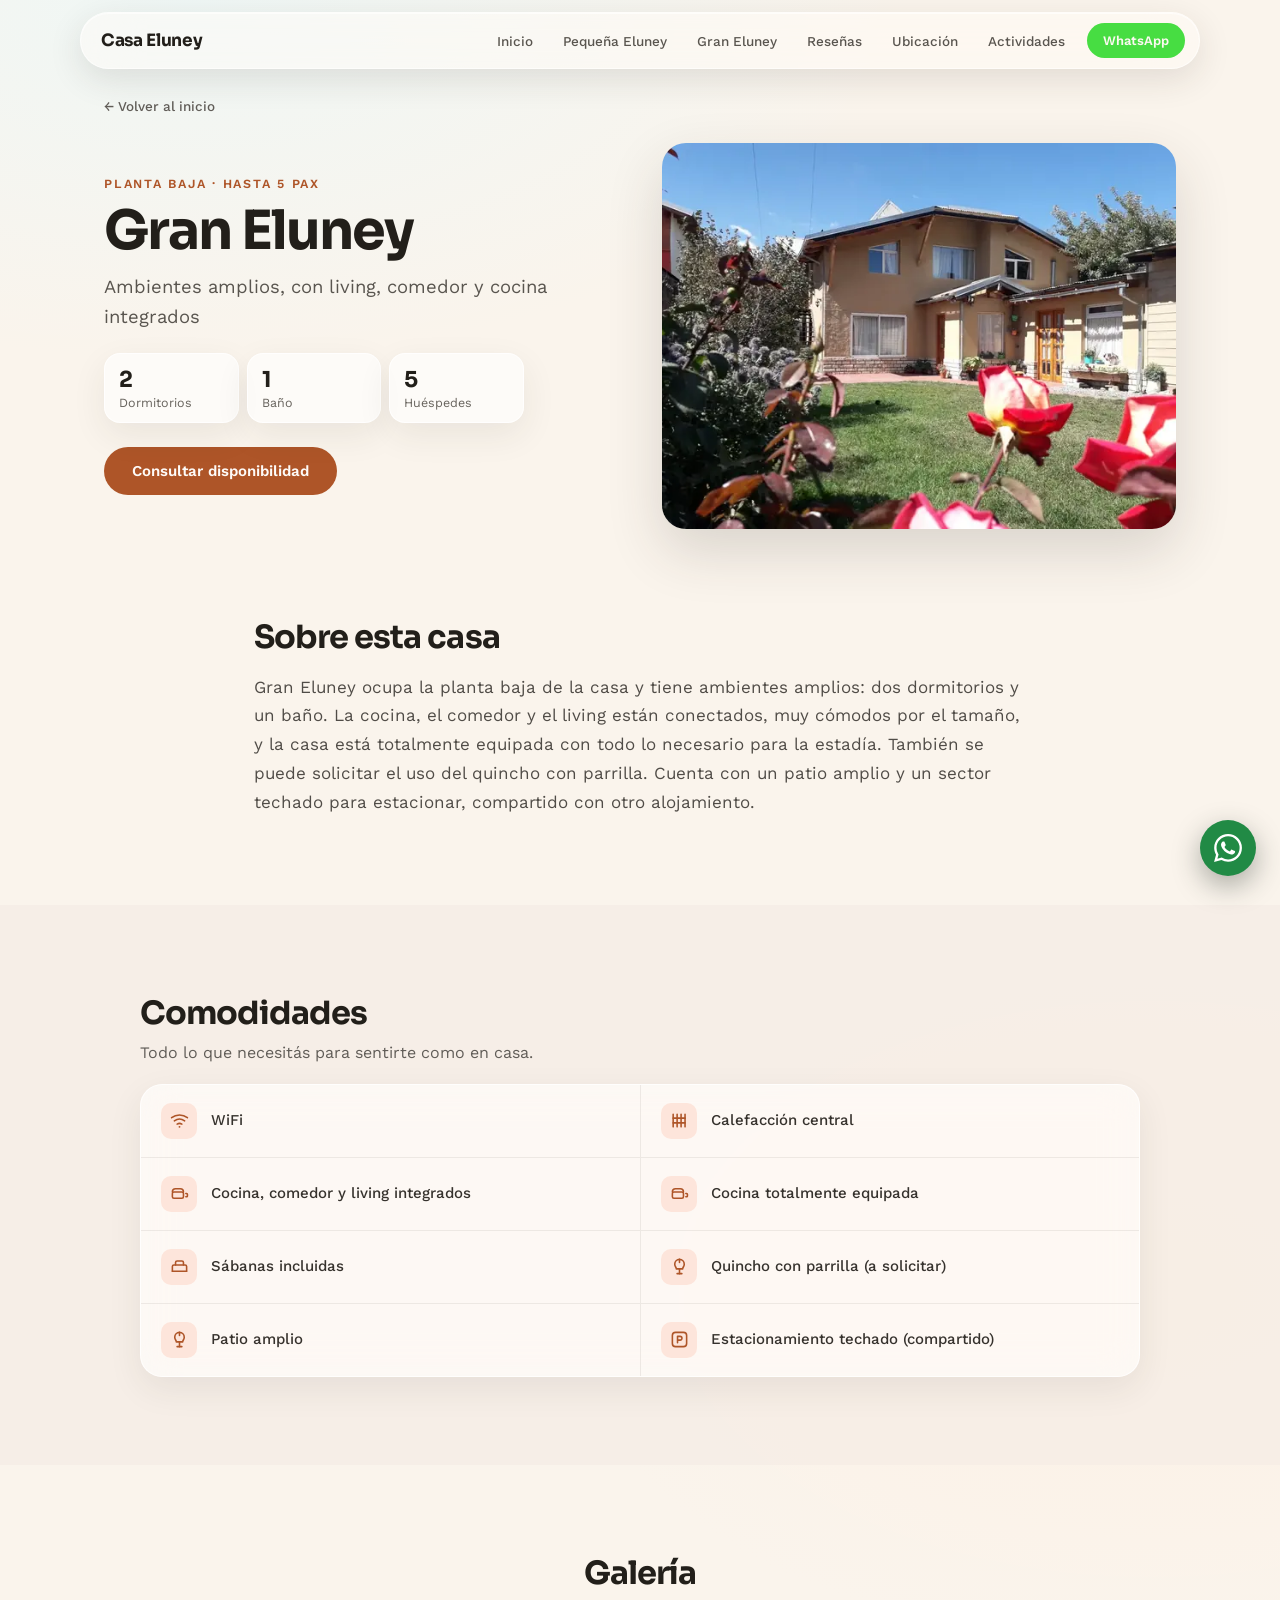
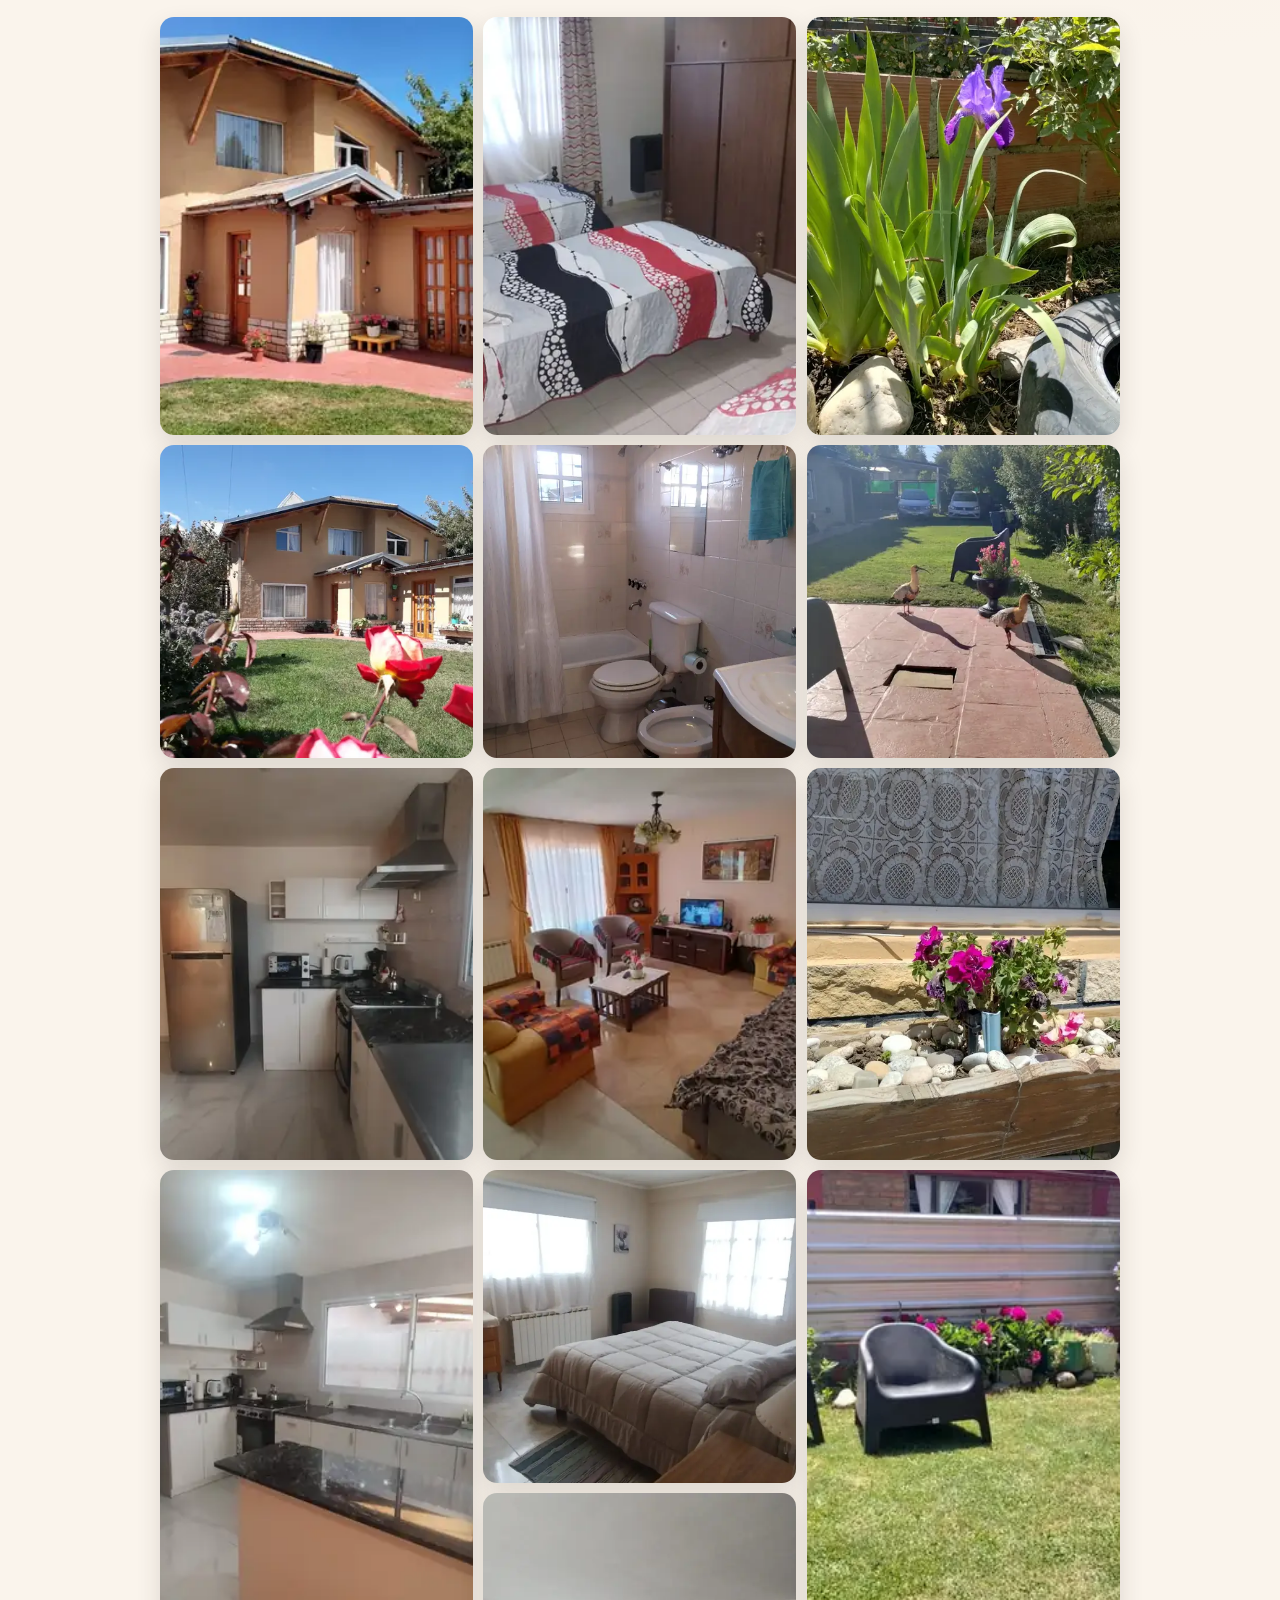
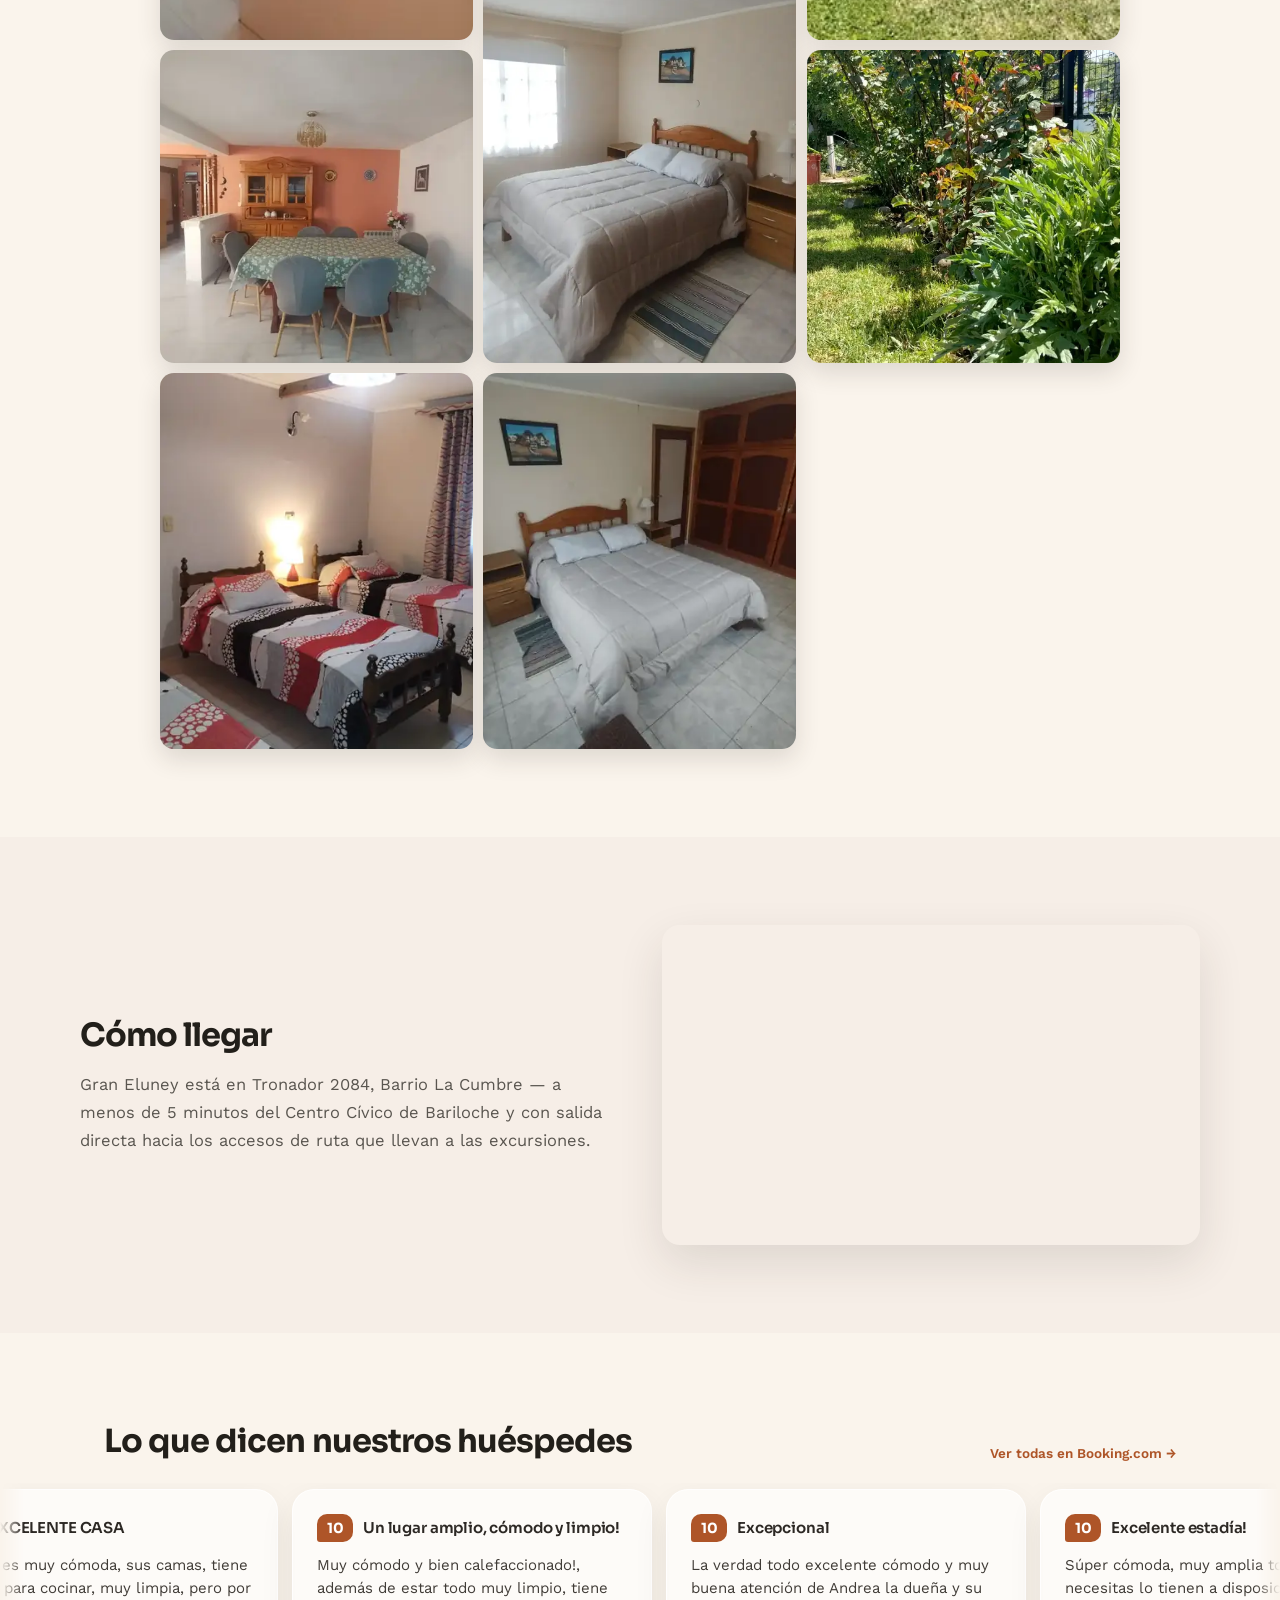
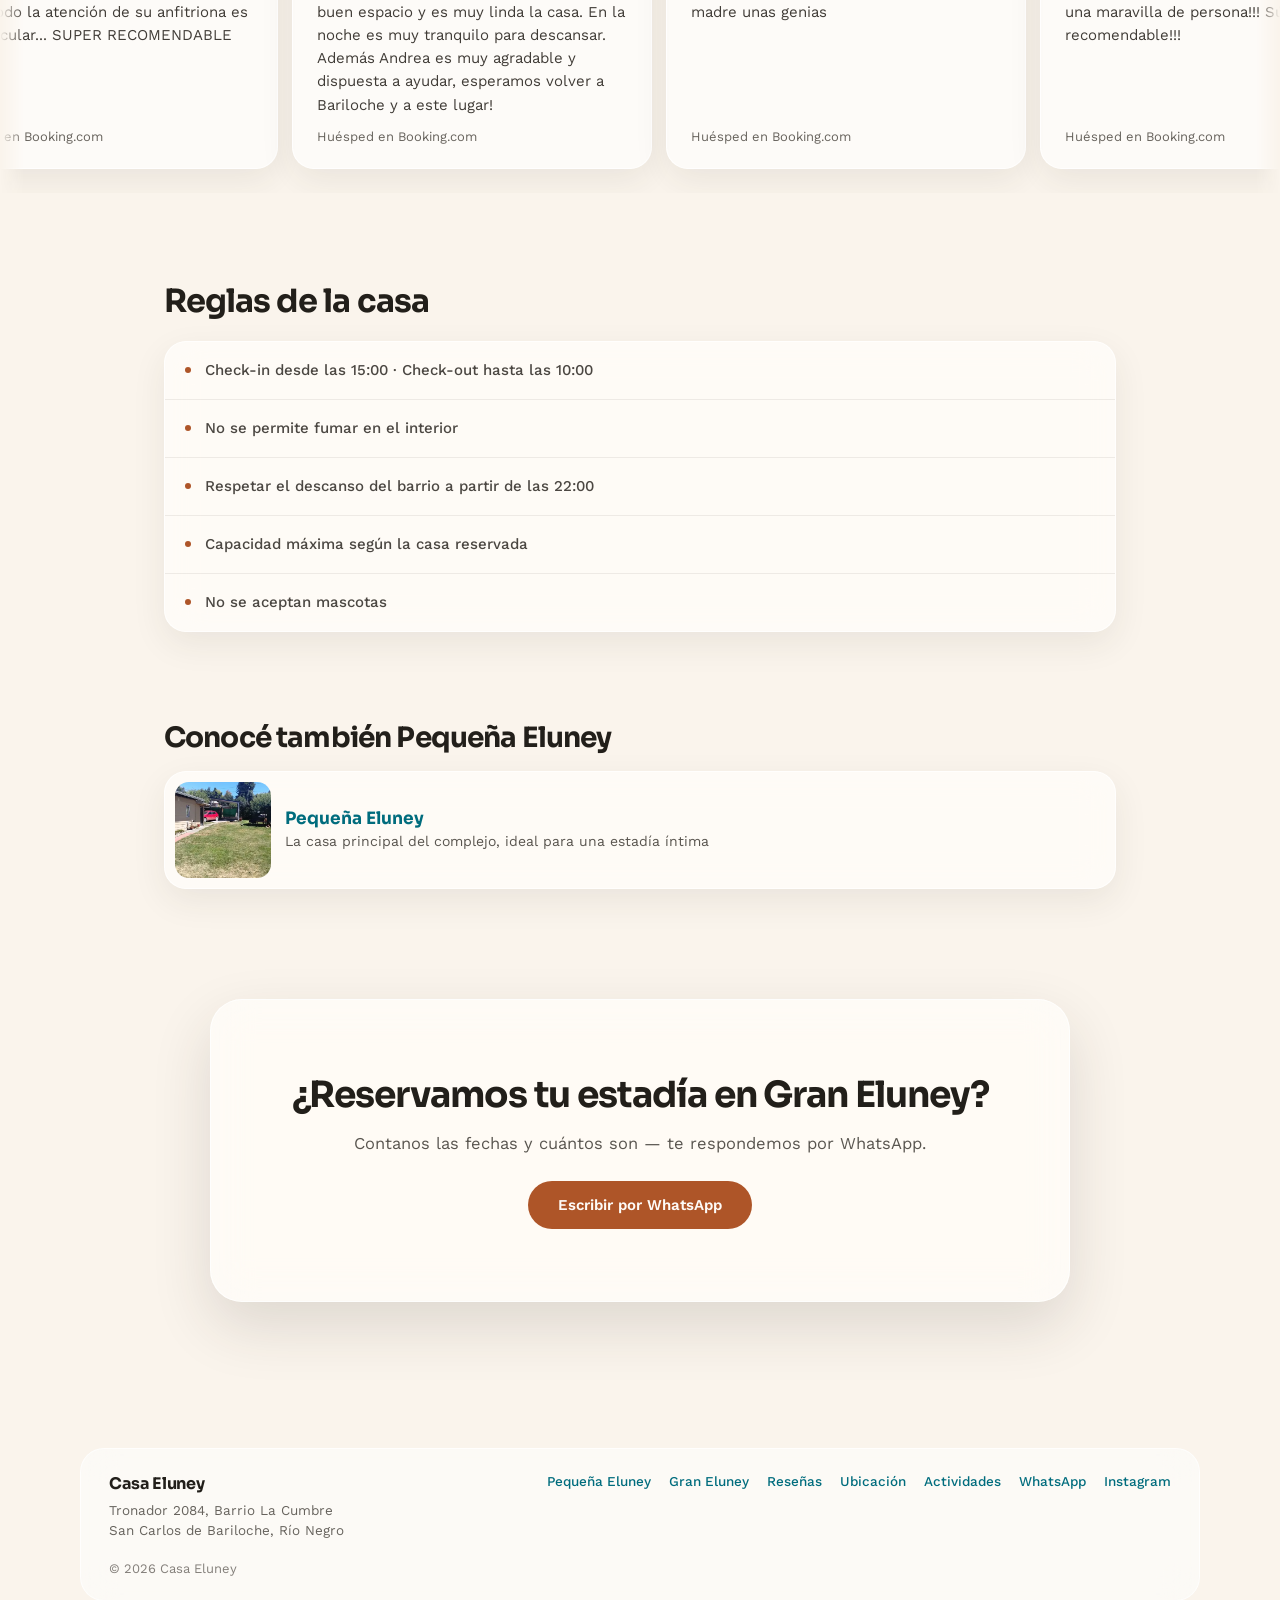
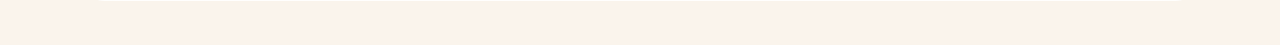
==== gran-eluney/index.html @ 42d9392f "SEO: páginas reales por casa, metadatos, schema, sitemap y llms.txt - /pequena-eluney/ y /gran-elune" ====
<!DOCTYPE html>
<html lang="es">
<head>
<meta charset="utf-8">
<meta name="viewport" content="width=device-width, initial-scale=1">
<meta name="theme-color" content="#f6f3ee">
<!--build:head-->
<title>Gran Eluney · Casa para hasta 5 personas en Bariloche | Casa Eluney</title>
<meta name="description" content="Casa para hasta 5 personas con 2 dormitorios, living, comedor y cocina integrados, patio y quincho con parrilla, a 5 minutos del Centro Cívico de Bariloche.">
<link rel="canonical" href="https://casaeluney.ar/gran-eluney/">
<meta property="og:type" content="website">
<meta property="og:url" content="https://casaeluney.ar/gran-eluney/">
<meta property="og:title" content="Gran Eluney · Casa para hasta 5 personas en Bariloche | Casa Eluney">
<meta property="og:description" content="Casa para hasta 5 personas con 2 dormitorios, living, comedor y cocina integrados, patio y quincho con parrilla, a 5 minutos del Centro Cívico de Bariloche.">
<meta property="og:image" content="https://casaeluney.ar/images/og-gran.jpg">
<meta property="og:locale" content="es_AR">
<meta property="og:site_name" content="Casa Eluney">
<meta name="twitter:card" content="summary_large_image">
<meta name="twitter:title" content="Gran Eluney · Casa para hasta 5 personas en Bariloche | Casa Eluney">
<meta name="twitter:description" content="Casa para hasta 5 personas con 2 dormitorios, living, comedor y cocina integrados, patio y quincho con parrilla, a 5 minutos del Centro Cívico de Bariloche.">
<meta name="twitter:image" content="https://casaeluney.ar/images/og-gran.jpg">
<link rel="preload" as="image" href="/images/gran-hero.webp" imagesrcset="/images/sm/gran-hero.webp 600w, /images/gran-hero.webp 1600w" imagesizes="(min-width:769px) 540px, 92vw" fetchpriority="high">
<script type="application/ld+json">{"@context":"https://schema.org","@type":"LodgingBusiness","@id":"https://casaeluney.ar/#lodging","name":"Casa Eluney","description":"Dos casas de alquiler temporario en Barrio La Cumbre, Bariloche: Pequeña Eluney (hasta 3 personas) y Gran Eluney (hasta 5 personas), totalmente equipadas y a 5 minutos del Centro Cívico.","url":"https://casaeluney.ar/","image":["https://casaeluney.ar/images/hero-desktop.jpeg","https://casaeluney.ar/images/og-pequena.jpg","https://casaeluney.ar/images/og-gran.jpg"],"telephone":"+5492944581980","address":{"@type":"PostalAddress","streetAddress":"Tronador 2084","addressLocality":"San Carlos de Bariloche","addressRegion":"Río Negro","postalCode":"8400","addressCountry":"AR"},"checkinTime":"15:00","checkoutTime":"10:00","petsAllowed":false,"smokingAllowed":false,"sameAs":["https://www.instagram.com/alquiler.bariloche.eluney","https://www.booking.com/hotel/ar/eluney-casa-en-bariloche.es.html"],"containsPlace":[{"@id":"https://casaeluney.ar/pequena-eluney/#house"},{"@id":"https://casaeluney.ar/gran-eluney/#house"}]}</script>
<script type="application/ld+json">{"@context":"https://schema.org","@type":"House","@id":"https://casaeluney.ar/gran-eluney/#house","name":"Gran Eluney","description":"Gran Eluney ocupa la planta baja de la casa y tiene ambientes amplios: dos dormitorios y un baño. La cocina, el comedor y el living están conectados, muy cómodos por el tamaño, y la casa está totalmente equipada con todo lo necesario para la estadía. También se puede solicitar el uso del quincho con parrilla. Cuenta con un patio amplio y un sector techado para estacionar, compartido con otro alojamiento.","url":"https://casaeluney.ar/gran-eluney/","image":["https://casaeluney.ar/images/og-gran.jpg","https://casaeluney.ar/images/gran-cover.webp","https://casaeluney.ar/images/gran-hero.webp","https://casaeluney.ar/images/gran-01.webp","https://casaeluney.ar/images/gran-02.webp","https://casaeluney.ar/images/gran-03.webp","https://casaeluney.ar/images/gran-04.webp"],"numberOfRooms":2,"numberOfBedrooms":2,"numberOfBathroomsTotal":1,"occupancy":{"@type":"QuantitativeValue","maxValue":5,"unitText":"personas"},"amenityFeature":[{"@type":"LocationFeatureSpecification","name":"WiFi","value":true},{"@type":"LocationFeatureSpecification","name":"Calefacción central","value":true},{"@type":"LocationFeatureSpecification","name":"Cocina, comedor y living integrados","value":true},{"@type":"LocationFeatureSpecification","name":"Cocina totalmente equipada","value":true},{"@type":"LocationFeatureSpecification","name":"Sábanas incluidas","value":true},{"@type":"LocationFeatureSpecification","name":"Quincho con parrilla (a solicitar)","value":true},{"@type":"LocationFeatureSpecification","name":"Patio amplio","value":true},{"@type":"LocationFeatureSpecification","name":"Estacionamiento techado (compartido)","value":true}],"petsAllowed":false,"address":{"@type":"PostalAddress","streetAddress":"Tronador 2084","addressLocality":"San Carlos de Bariloche","addressRegion":"Río Negro","postalCode":"8400","addressCountry":"AR"},"containedInPlace":{"@id":"https://casaeluney.ar/#lodging"}}</script>
<script type="application/ld+json">{"@context":"https://schema.org","@type":"BreadcrumbList","itemListElement":[{"@type":"ListItem","position":1,"name":"Casa Eluney","item":"https://casaeluney.ar/"},{"@type":"ListItem","position":2,"name":"Gran Eluney","item":"https://casaeluney.ar/gran-eluney/"}]}</script>
<!--/build:head-->
<link rel="preconnect" href="https://fonts.googleapis.com">
<link rel="preconnect" href="https://fonts.gstatic.com" crossorigin>
<link href="https://fonts.googleapis.com/css2?family=Sora:wght@600;700&amp;family=Work+Sans:wght@400;500;600&amp;display=swap" rel="stylesheet">
<link rel="stylesheet" href="/css/style.css?v=7">
</head>
<body data-house="gran">
<div class="page">

  <header style="position:fixed;top:0;left:0;right:0;z-index:50;padding:12px 16px">
    <div style="max-width:1120px;margin:0 auto;padding:10px 14px 10px 20px;display:flex;align-items:center;justify-content:space-between;gap:12px;flex-wrap:nowrap;background:oklch(99% 0.006 75 / 0.62);backdrop-filter:blur(28px) saturate(190%);-webkit-backdrop-filter:blur(28px) saturate(190%);border:1px solid oklch(100% 0 0 / 0.55);border-radius:100px;box-shadow:0 1px 0 oklch(100% 0 0 / 0.6) inset,0 10px 34px oklch(30% 0.02 75 / 0.12)">
      <a href="/" style="font-family:'Sora',sans-serif;font-weight:700;font-size:17px;letter-spacing:-0.02em;color:oklch(24% 0.01 75)">Casa Eluney</a>
      <button id="nav-toggle" class="nav-toggle" aria-label="Menú" aria-expanded="false" aria-controls="nav-mobile">
          <svg width="22" height="22" viewBox="0 0 24 24" fill="none" stroke="currentColor" stroke-width="2" stroke-linecap="round"><line x1="3" y1="6" x2="21" y2="6"/><line x1="3" y1="12" x2="21" y2="12"/><line x1="3" y1="18" x2="21" y2="18"/></svg>
        </button>
      <nav id="main-nav" style="align-items:center;gap:6px;flex-wrap:nowrap">
        <a href="/" class="h-nav" style="font-size:13.5px;font-weight:500;color:oklch(45% 0.01 75);padding:8px 12px;border-radius:100px;transition:background .2s ease;white-space:nowrap">Inicio</a>
        <a href="/pequena-eluney/" class="nav-house-link nav-house h-nav" data-house="pequena" style="font-size:13.5px;font-weight:500;color:oklch(45% 0.01 75);background:transparent;padding:8px 12px;border-radius:100px;transition:background .2s ease;white-space:nowrap">Pequeña Eluney</a>
        <a href="/gran-eluney/" class="nav-house-link nav-house active h-nav" data-house="gran" style="font-size:13.5px;font-weight:500;color:oklch(45% 0.01 75);background:transparent;padding:8px 12px;border-radius:100px;transition:background .2s ease;white-space:nowrap">Gran Eluney</a>
        <a href="/#resenas" class="h-nav" style="font-size:13.5px;font-weight:500;color:oklch(45% 0.01 75);padding:8px 12px;border-radius:100px;transition:background .2s ease;white-space:nowrap">Reseñas</a>
        <a href="/#ubicacion" class="h-nav" style="font-size:13.5px;font-weight:500;color:oklch(45% 0.01 75);padding:8px 12px;border-radius:100px;transition:background .2s ease;white-space:nowrap">Ubicación</a>
        <a href="/#actividades" class="h-nav" style="font-size:13.5px;font-weight:500;color:oklch(45% 0.01 75);padding:8px 12px;border-radius:100px;transition:background .2s ease;white-space:nowrap">Actividades</a>
        <a href="https://wa.me/5492944581980?text=Hola!%20Quiero%20consultar%20disponibilidad%20de%20Gran%20Eluney%20en%20Bariloche." class="wa-link h-wa" target="_blank" rel="noopener" style="font-size:13px;font-weight:600;color:oklch(98% 0.01 75);padding:10px 16px;border-radius:100px;margin-left:4px;transition:transform .2s ease,background .2s ease;white-space:nowrap;background-color:#47DD42">WhatsApp</a>
      </nav>
    </div>
  </header>

  <div id="nav-mobile" class="nav-mobile">
    <a href="/" class="nav-m">Inicio</a>
    <a href="/pequena-eluney/" class="nav-house nav-m" data-house="pequena">Pequeña Eluney</a>
    <a href="/gran-eluney/" class="nav-house active nav-m" data-house="gran">Gran Eluney</a>
    <a href="/#resenas" class="nav-m">Reseñas</a>
    <a href="/#ubicacion" class="nav-m">Ubicación</a>
    <a href="/#actividades" class="nav-m">Actividades</a>
    <a href="https://wa.me/5492944581980?text=Hola!%20Quiero%20consultar%20disponibilidad%20de%20Gran%20Eluney%20en%20Bariloche." class="wa-link nav-m">WhatsApp</a>
  </div>

  <!--build:main-->
  <main id="view-house">
    <div class="nav-below-header-lg" style="max-width:1120px;margin:0 auto;padding:96px 24px 0">
      <a href="/" style="font-size:13.5px;font-weight:500;color:oklch(48% 0.01 75)">← Volver al inicio</a>
    </div>

    <section class="grid-split" style="max-width:1120px;margin:0 auto;padding:28px 24px clamp(56px,8vw,88px)">
      <div style="animation:fadeUp .6s ease both">
        <div style="font-size:12.5px;font-weight:600;letter-spacing:.14em;text-transform:uppercase;color:oklch(55% 0.13 45)">PLANTA BAJA · HASTA 5 PAX</div>
        <h1 style="font-family:'Sora',sans-serif;font-size:clamp(32px,5.2vw,54px);line-height:1.05;font-weight:700;letter-spacing:-0.035em;margin:12px 0 12px">Gran Eluney</h1>
        <p style="font-size:clamp(16px,2.2vw,18.5px);line-height:1.6;color:oklch(45% 0.01 75);margin:0 0 22px;max-width:480px">Ambientes amplios, con living, comedor y cocina integrados</p>
        <div class="stats">
      <div class="stat glass">
        <div style="font-family:'Sora',sans-serif;font-size:22px;font-weight:700;letter-spacing:-0.02em">2</div>
        <div style="font-size:12.5px;color:oklch(50% 0.01 75);margin-top:2px">Dormitorios</div>
      </div>
      <div class="stat glass">
        <div style="font-family:'Sora',sans-serif;font-size:22px;font-weight:700;letter-spacing:-0.02em">1</div>
        <div style="font-size:12.5px;color:oklch(50% 0.01 75);margin-top:2px">Baño</div>
      </div>
      <div class="stat glass">
        <div style="font-family:'Sora',sans-serif;font-size:22px;font-weight:700;letter-spacing:-0.02em">5</div>
        <div style="font-size:12.5px;color:oklch(50% 0.01 75);margin-top:2px">Huéspedes</div>
      </div></div>
        <a href="https://wa.me/5492944581980?text=Hola!%20Quiero%20consultar%20disponibilidad%20de%20Gran%20Eluney%20en%20Bariloche." class="wa-link h-lift btn-cta" target="_blank" rel="noopener" style="font-size:15px;font-weight:600;background:oklch(55% 0.13 45);color:oklch(99% 0.005 75);padding:15px 28px;border-radius:100px;transition:transform .2s ease">Consultar disponibilidad</a>
      </div>
      <div>
        <div style="border-radius:24px;overflow:hidden;aspect-ratio:4/3;box-shadow:0 22px 55px oklch(30% 0.02 75 / 0.16)"><img class="fill" fetchpriority="high" src="/images/gran-hero.webp" srcset="/images/sm/gran-hero.webp 600w, /images/gran-hero.webp 1600w" sizes="(min-width:769px) 540px, 92vw" alt="Casa Eluney con jardín y rosas"></div>
      </div>
    </section>

    <section style="max-width:820px;margin:0 auto;padding:0 24px clamp(56px,8vw,88px)">
      <h2 style="font-family:'Sora',sans-serif;font-size:clamp(24px,3.2vw,32px);font-weight:700;letter-spacing:-0.03em;margin:0 0 16px">Sobre esta casa</h2>
      <p style="font-size:clamp(16px,2vw,17px);line-height:1.7;color:oklch(42% 0.01 75);margin:0">Gran Eluney ocupa la planta baja de la casa y tiene ambientes amplios: dos dormitorios y un baño. La cocina, el comedor y el living están conectados, muy cómodos por el tamaño, y la casa está totalmente equipada con todo lo necesario para la estadía. También se puede solicitar el uso del quincho con parrilla. Cuenta con un patio amplio y un sector techado para estacionar, compartido con otro alojamiento.</p>
    </section>

    <section style="padding:clamp(56px,8vw,88px) 24px;background:oklch(95% 0.014 70 / 0.7)">
      <div style="max-width:1000px;margin:0 auto">
        <h2 style="font-family:'Sora',sans-serif;font-size:clamp(24px,3.2vw,32px);font-weight:700;letter-spacing:-0.03em;margin:0 0 10px">Comodidades</h2>
        <p style="font-size:16px;color:oklch(48% 0.01 75);margin:0 0 22px">Todo lo que necesitás para sentirte como en casa.</p>
        <div class="list-group cols-2 glass">
      <div class="list-row">
        <div class="list-icon" style="background:oklch(94% 0.03 45);color:oklch(55% 0.13 45)"><svg width="21" height="21" viewBox="0 0 24 24" fill="none" stroke="currentColor" stroke-width="2" stroke-linecap="round"><path d="M2 8.5a16 16 0 0 1 20 0"></path><path d="M5.5 12.5a11 11 0 0 1 13 0"></path><path d="M9 16.5a6 6 0 0 1 6 0"></path><circle cx="12" cy="20" r="1.2" fill="currentColor" stroke="none"></circle></svg></div>
        <div class="list-label">WiFi</div>
      </div>
      <div class="list-row">
        <div class="list-icon" style="background:oklch(94% 0.03 45);color:oklch(55% 0.13 45)"><svg width="21" height="21" viewBox="0 0 24 24" fill="none" stroke="currentColor" stroke-width="2" stroke-linecap="round"><path d="M4 4v16M9 4v16M14 4v16M19 4v16"></path><path d="M4 9h15M4 15h15"></path></svg></div>
        <div class="list-label">Calefacción central</div>
      </div>
      <div class="list-row">
        <div class="list-icon" style="background:oklch(94% 0.03 45);color:oklch(55% 0.13 45)"><svg width="21" height="21" viewBox="0 0 24 24" fill="none" stroke="currentColor" stroke-width="2" stroke-linecap="round"><rect x="3" y="10" width="14" height="8" rx="2"></rect><path d="M3 10a4 4 0 0 1 4-4h6a4 4 0 0 1 4 4"></path><path d="M20 12h1a1 1 0 0 1 1 1v2a1 1 0 0 1-1 1h-1"></path></svg></div>
        <div class="list-label">Cocina, comedor y living integrados</div>
      </div>
      <div class="list-row">
        <div class="list-icon" style="background:oklch(94% 0.03 45);color:oklch(55% 0.13 45)"><svg width="21" height="21" viewBox="0 0 24 24" fill="none" stroke="currentColor" stroke-width="2" stroke-linecap="round"><rect x="3" y="10" width="14" height="8" rx="2"></rect><path d="M3 10a4 4 0 0 1 4-4h6a4 4 0 0 1 4 4"></path><path d="M20 12h1a1 1 0 0 1 1 1v2a1 1 0 0 1-1 1h-1"></path></svg></div>
        <div class="list-label">Cocina totalmente equipada</div>
      </div>
      <div class="list-row">
        <div class="list-icon" style="background:oklch(94% 0.03 45);color:oklch(55% 0.13 45)"><svg width="21" height="21" viewBox="0 0 24 24" fill="none" stroke="currentColor" stroke-width="2" stroke-linecap="round" stroke-linejoin="round"><path d="M3 18v-6a2 2 0 0 1 2-2h14a2 2 0 0 1 2 2v6"></path><path d="M3 18h18"></path><path d="M7 10V7a2 2 0 0 1 2-2h6a2 2 0 0 1 2 2v3"></path></svg></div>
        <div class="list-label">Sábanas incluidas</div>
      </div>
      <div class="list-row">
        <div class="list-icon" style="background:oklch(94% 0.03 45);color:oklch(55% 0.13 45)"><svg width="21" height="21" viewBox="0 0 24 24" fill="none" stroke="currentColor" stroke-width="2" stroke-linecap="round" stroke-linejoin="round"><path d="M12 3v4"></path><path d="M6 9a6 6 0 0 1 12 0c0 3-2 4-2 6H8c0-2-2-3-2-6z"></path><path d="M9 21h6"></path><path d="M12 15v6"></path></svg></div>
        <div class="list-label">Quincho con parrilla (a solicitar)</div>
      </div>
      <div class="list-row">
        <div class="list-icon" style="background:oklch(94% 0.03 45);color:oklch(55% 0.13 45)"><svg width="21" height="21" viewBox="0 0 24 24" fill="none" stroke="currentColor" stroke-width="2" stroke-linecap="round" stroke-linejoin="round"><path d="M12 3v4"></path><path d="M6 9a6 6 0 0 1 12 0c0 3-2 4-2 6H8c0-2-2-3-2-6z"></path><path d="M9 21h6"></path><path d="M12 15v6"></path></svg></div>
        <div class="list-label">Patio amplio</div>
      </div>
      <div class="list-row">
        <div class="list-icon" style="background:oklch(94% 0.03 45);color:oklch(55% 0.13 45)"><svg width="21" height="21" viewBox="0 0 24 24" fill="none" stroke="currentColor" stroke-width="2" stroke-linecap="round" stroke-linejoin="round"><rect x="3" y="3" width="18" height="18" rx="4"></rect><path d="M9.5 16V8h3.2a2.4 2.4 0 0 1 0 4.8H9.5"></path></svg></div>
        <div class="list-label">Estacionamiento techado (compartido)</div>
      </div></div>
      </div>
    </section>

    <section style="max-width:1120px;margin:0 auto;padding:clamp(56px,8vw,88px) 24px 0">
      <h2 style="font-family:'Sora',sans-serif;font-size:clamp(24px,3.2vw,32px);font-weight:700;letter-spacing:-0.03em;margin:0 0 24px;text-align:center">Galería</h2>
      <div class="photo-masonry" style="column-count:2;column-gap:10px;max-width:840px;margin:0 auto">
      <button type="button" class="gallery-item reveal-photo h-photo press" data-photo="0" aria-label="Ampliar foto 1 de Gran Eluney" style="--tilt:-2deg;break-inside:avoid;margin-bottom:10px;border-radius:14px;overflow:hidden;box-shadow:0 10px 24px oklch(30% 0.02 75 / 0.14);aspect-ratio:3/4;transition:transform .35s ease">
        <img class="fill" loading="lazy" decoding="async" src="/images/sm/gran-cover.webp" alt="Frente de Gran Eluney con patio de entrada">
      </button>
      <button type="button" class="gallery-item reveal-photo h-photo press" data-photo="1" aria-label="Ampliar foto 2 de Gran Eluney" style="--tilt:1.5deg;break-inside:avoid;margin-bottom:10px;border-radius:14px;overflow:hidden;box-shadow:0 10px 24px oklch(30% 0.02 75 / 0.14);aspect-ratio:1/1;transition:transform .35s ease">
        <img class="fill" loading="lazy" decoding="async" src="/images/sm/gran-hero.webp" alt="Casa Eluney con jardín y rosas">
      </button>
      <button type="button" class="gallery-item reveal-photo h-photo press" data-photo="2" aria-label="Ampliar foto 3 de Gran Eluney" style="--tilt:-1deg;break-inside:avoid;margin-bottom:10px;border-radius:14px;overflow:hidden;box-shadow:0 10px 24px oklch(30% 0.02 75 / 0.14);aspect-ratio:4/5;transition:transform .35s ease">
        <img class="fill" loading="lazy" decoding="async" src="/images/sm/gran-01.webp" alt="Cocina de Gran Eluney con heladera y horno">
      </button>
      <button type="button" class="gallery-item reveal-photo h-photo press" data-photo="3" aria-label="Ampliar foto 4 de Gran Eluney" style="--tilt:2deg;break-inside:avoid;margin-bottom:10px;border-radius:14px;overflow:hidden;box-shadow:0 10px 24px oklch(30% 0.02 75 / 0.14);aspect-ratio:2/3;transition:transform .35s ease">
        <img class="fill" loading="lazy" decoding="async" src="/images/sm/gran-02.webp" alt="Cocina amplia de Gran Eluney con desayunador">
      </button>
      <button type="button" class="gallery-item reveal-photo h-photo press" data-photo="4" aria-label="Ampliar foto 5 de Gran Eluney" style="--tilt:-1.5deg;break-inside:avoid;margin-bottom:10px;border-radius:14px;overflow:hidden;box-shadow:0 10px 24px oklch(30% 0.02 75 / 0.14);aspect-ratio:1/1;transition:transform .35s ease">
        <img class="fill" loading="lazy" decoding="async" src="/images/sm/gran-03.webp" alt="Comedor de Gran Eluney">
      </button>
      <button type="button" class="gallery-item reveal-photo h-photo press" data-photo="5" aria-label="Ampliar foto 6 de Gran Eluney" style="--tilt:1deg;break-inside:avoid;margin-bottom:10px;border-radius:14px;overflow:hidden;box-shadow:0 10px 24px oklch(30% 0.02 75 / 0.14);aspect-ratio:5/6;transition:transform .35s ease">
        <img class="fill" loading="lazy" decoding="async" src="/images/sm/gran-04.webp" alt="Dormitorio de Gran Eluney con dos camas">
      </button>
      <button type="button" class="gallery-item reveal-photo h-photo press" data-photo="6" aria-label="Ampliar foto 7 de Gran Eluney" style="--tilt:-2deg;break-inside:avoid;margin-bottom:10px;border-radius:14px;overflow:hidden;box-shadow:0 10px 24px oklch(30% 0.02 75 / 0.14);aspect-ratio:3/4;transition:transform .35s ease">
        <img class="fill" loading="lazy" decoding="async" src="/images/sm/gran-05.webp" alt="Dormitorio de Gran Eluney con camas y placard">
      </button>
      <button type="button" class="gallery-item reveal-photo h-photo press" data-photo="7" aria-label="Ampliar foto 8 de Gran Eluney" style="--tilt:1.5deg;break-inside:avoid;margin-bottom:10px;border-radius:14px;overflow:hidden;box-shadow:0 10px 24px oklch(30% 0.02 75 / 0.14);aspect-ratio:1/1;transition:transform .35s ease">
        <img class="fill" loading="lazy" decoding="async" src="/images/sm/gran-06.webp" alt="Baño de Gran Eluney con bañera">
      </button>
      <button type="button" class="gallery-item reveal-photo h-photo press" data-photo="8" aria-label="Ampliar foto 9 de Gran Eluney" style="--tilt:-1deg;break-inside:avoid;margin-bottom:10px;border-radius:14px;overflow:hidden;box-shadow:0 10px 24px oklch(30% 0.02 75 / 0.14);aspect-ratio:4/5;transition:transform .35s ease">
        <img class="fill" loading="lazy" decoding="async" src="/images/sm/gran-07.webp" alt="Living de Gran Eluney con sillones y TV">
      </button>
      <button type="button" class="gallery-item reveal-photo h-photo press" data-photo="9" aria-label="Ampliar foto 10 de Gran Eluney" style="--tilt:2deg;break-inside:avoid;margin-bottom:10px;border-radius:14px;overflow:hidden;box-shadow:0 10px 24px oklch(30% 0.02 75 / 0.14);aspect-ratio:1/1;transition:transform .35s ease">
        <img class="fill" loading="lazy" decoding="async" src="/images/sm/gran-09.webp" alt="Dormitorio matrimonial de Gran Eluney">
      </button>
      <button type="button" class="gallery-item reveal-photo h-photo press" data-photo="10" aria-label="Ampliar foto 11 de Gran Eluney" style="--tilt:-1.5deg;break-inside:avoid;margin-bottom:10px;border-radius:14px;overflow:hidden;box-shadow:0 10px 24px oklch(30% 0.02 75 / 0.14);aspect-ratio:2/3;transition:transform .35s ease">
        <img class="fill" loading="lazy" decoding="async" src="/images/sm/gran-10.webp" alt="Dormitorio matrimonial de Gran Eluney con mesas de luz">
      </button>
      <button type="button" class="gallery-item reveal-photo h-photo press" data-photo="11" aria-label="Ampliar foto 12 de Gran Eluney" style="--tilt:1deg;break-inside:avoid;margin-bottom:10px;border-radius:14px;overflow:hidden;box-shadow:0 10px 24px oklch(30% 0.02 75 / 0.14);aspect-ratio:5/6;transition:transform .35s ease">
        <img class="fill" loading="lazy" decoding="async" src="/images/sm/gran-11.webp" alt="Dormitorio matrimonial de Gran Eluney con placard">
      </button>
      <button type="button" class="gallery-item reveal-photo h-photo press" data-photo="12" aria-label="Ampliar foto 13 de Gran Eluney" style="--tilt:-2deg;break-inside:avoid;margin-bottom:10px;border-radius:14px;overflow:hidden;box-shadow:0 10px 24px oklch(30% 0.02 75 / 0.14);aspect-ratio:3/4;transition:transform .35s ease">
        <img class="fill" loading="lazy" decoding="async" src="/images/sm/shared-01.webp" alt="Lirios en el jardín de Casa Eluney">
      </button>
      <button type="button" class="gallery-item reveal-photo h-photo press" data-photo="13" aria-label="Ampliar foto 14 de Gran Eluney" style="--tilt:1.5deg;break-inside:avoid;margin-bottom:10px;border-radius:14px;overflow:hidden;box-shadow:0 10px 24px oklch(30% 0.02 75 / 0.14);aspect-ratio:1/1;transition:transform .35s ease">
        <img class="fill" loading="lazy" decoding="async" src="/images/sm/shared-07.webp" alt="Patio con sillones en el jardín de Casa Eluney">
      </button>
      <button type="button" class="gallery-item reveal-photo h-photo press" data-photo="14" aria-label="Ampliar foto 15 de Gran Eluney" style="--tilt:-1deg;break-inside:avoid;margin-bottom:10px;border-radius:14px;overflow:hidden;box-shadow:0 10px 24px oklch(30% 0.02 75 / 0.14);aspect-ratio:4/5;transition:transform .35s ease">
        <img class="fill" loading="lazy" decoding="async" src="/images/sm/shared-02.webp" alt="Cantero con flores en el patio de Casa Eluney">
      </button>
      <button type="button" class="gallery-item reveal-photo h-photo press" data-photo="15" aria-label="Ampliar foto 16 de Gran Eluney" style="--tilt:2deg;break-inside:avoid;margin-bottom:10px;border-radius:14px;overflow:hidden;box-shadow:0 10px 24px oklch(30% 0.02 75 / 0.14);aspect-ratio:2/3;transition:transform .35s ease">
        <img class="fill" loading="lazy" decoding="async" src="/images/sm/shared-08.webp" alt="Jardín con sillones exteriores en Casa Eluney">
      </button>
      <button type="button" class="gallery-item reveal-photo h-photo press" data-photo="16" aria-label="Ampliar foto 17 de Gran Eluney" style="--tilt:-1.5deg;break-inside:avoid;margin-bottom:10px;border-radius:14px;overflow:hidden;box-shadow:0 10px 24px oklch(30% 0.02 75 / 0.14);aspect-ratio:1/1;transition:transform .35s ease">
        <img class="fill" loading="lazy" decoding="async" src="/images/sm/shared-03.webp" alt="Plantas y árboles del jardín de Casa Eluney">
      </button></div>
    </section>

    <section style="padding:clamp(56px,8vw,88px) 24px;margin-top:clamp(56px,8vw,88px);background:oklch(95% 0.014 70 / 0.7)">
      <div class="grid-split" style="max-width:1120px;margin:0 auto">
        <div>
          <h2 style="font-family:'Sora',sans-serif;font-size:clamp(24px,3.2vw,32px);font-weight:700;letter-spacing:-0.03em;margin:0 0 16px">Cómo llegar</h2>
          <p style="font-size:16.5px;line-height:1.7;color:oklch(45% 0.01 75);margin:0">Gran Eluney está en Tronador 2084, Barrio La Cumbre — a menos de 5 minutos del Centro Cívico de Bariloche y con salida directa hacia los accesos de ruta que llevan a las excursiones.</p>
        </div>
        <div>
          <div class="map-frame">
            <iframe title="Mapa de la ubicación de Gran Eluney en Bariloche" loading="lazy" style="width:100%;height:100%;border:0;display:block" src="https://maps.google.com/maps?q=Tronador+2084,+Barrio+La+Cumbre,+San+Carlos+de+Bariloche&output=embed"></iframe>
          </div>
        </div>
      </div>
    </section>

    
    <section class="reviews" style="padding:clamp(56px,8vw,88px) 0 0">
      <div style="max-width:1120px;margin:0 auto 22px;padding:0 24px;display:flex;justify-content:space-between;align-items:end;gap:12px;flex-wrap:wrap">
        <h2 style="font-family:'Sora',sans-serif;font-size:clamp(24px,3.2vw,32px);font-weight:700;letter-spacing:-0.03em;margin:0">Lo que dicen nuestros huéspedes</h2>
        <a href="https://www.booking.com/hotel/ar/eluney-casa-en-bariloche.es.html#tab-reviews" target="_blank" rel="noopener" style="font-size:13.5px;font-weight:600;color:oklch(55% 0.13 45)">Ver todas en Booking.com →</a>
      </div>
      <div class="reviews-wrap">
        <div class="reviews-track">
        <figure class="review-card glass">
          <div style="display:flex;gap:10px;align-items:center">
            <div class="review-score" style="background:oklch(55% 0.13 45)" aria-label="Puntuación 10 de 10">10</div>
            <strong class="review-title">EXCELENTE CASA</strong>
          </div>
          <blockquote>La casa es muy cómoda, sus camas, tiene de todo para cocinar, muy limpia, pero por sobre todo la atención de su anfitriona es espectacular... SUPER RECOMENDABLE</blockquote>
          <figcaption>Huésped en Booking.com</figcaption>
        </figure>
        <figure class="review-card glass">
          <div style="display:flex;gap:10px;align-items:center">
            <div class="review-score" style="background:oklch(55% 0.13 45)" aria-label="Puntuación 10 de 10">10</div>
            <strong class="review-title">Un lugar amplio, cómodo y limpio!</strong>
          </div>
          <blockquote>Muy cómodo y bien calefaccionado!, además de estar todo muy limpio, tiene buen espacio y es muy linda la casa. En la noche es muy tranquilo para descansar. Además Andrea es muy agradable y dispuesta a ayudar, esperamos volver a Bariloche y a este lugar!</blockquote>
          <figcaption>Huésped en Booking.com</figcaption>
        </figure>
        <figure class="review-card glass">
          <div style="display:flex;gap:10px;align-items:center">
            <div class="review-score" style="background:oklch(55% 0.13 45)" aria-label="Puntuación 10 de 10">10</div>
            <strong class="review-title">Excepcional</strong>
          </div>
          <blockquote>La verdad todo excelente cómodo y muy buena atención de Andrea la dueña y su madre unas genias</blockquote>
          <figcaption>Huésped en Booking.com</figcaption>
        </figure>
        <figure class="review-card glass">
          <div style="display:flex;gap:10px;align-items:center">
            <div class="review-score" style="background:oklch(55% 0.13 45)" aria-label="Puntuación 10 de 10">10</div>
            <strong class="review-title">Excelente estadía!</strong>
          </div>
          <blockquote>Súper cómoda, muy amplia todo lo que necesitas lo tienen a disposición, la dueña una maravilla de persona!!! Súper recomendable!!!</blockquote>
          <figcaption>Huésped en Booking.com</figcaption>
        </figure>
        <figure class="review-card glass">
          <div style="display:flex;gap:10px;align-items:center">
            <div class="review-score" style="background:oklch(55% 0.13 45)" aria-label="Puntuación 10 de 10">10</div>
            <strong class="review-title">Excepcional</strong>
          </div>
          <blockquote>Las instalaciones y la amabilidad del personal es realmente increíble. Siempre atentos y serviciales. Recomiendo totalmente.</blockquote>
          <figcaption>Huésped en Booking.com</figcaption>
        </figure>
        <figure class="review-card glass">
          <div style="display:flex;gap:10px;align-items:center">
            <div class="review-score" style="background:oklch(55% 0.13 45)" aria-label="Puntuación 10 de 10">10</div>
            <strong class="review-title">Excepcional</strong>
          </div>
          <blockquote>Super cómodo, muy limpio! Andrea la dueña una genia total!!</blockquote>
          <figcaption>Huésped en Booking.com</figcaption>
        </figure>
        <figure class="review-card glass">
          <div style="display:flex;gap:10px;align-items:center">
            <div class="review-score" style="background:oklch(55% 0.13 45)" aria-label="Puntuación 9,0 de 10">9,0</div>
            <strong class="review-title">Hermosa y amplia Casa</strong>
          </div>
          <blockquote>La casa es muy amplia y con muchas comodidades. Estuvimos 5 días alojados ahí super comodos. Andrea es una genia total, y su familia tambien gente muy amable, con gran respecto y predisposicion. Super recomendable.</blockquote>
          <figcaption>Huésped en Booking.com</figcaption>
        </figure>
        <figure class="review-card glass">
          <div style="display:flex;gap:10px;align-items:center">
            <div class="review-score" style="background:oklch(55% 0.13 45)" aria-label="Puntuación 10 de 10">10</div>
            <strong class="review-title">Excepcional</strong>
          </div>
          <blockquote>Todo en si muy lindo. Nos sentimos como en casa. La verdad que sin dudas lo volveriamos a alquilar.</blockquote>
          <figcaption>Huésped en Booking.com</figcaption>
        </figure>
        <figure class="review-card glass">
          <div style="display:flex;gap:10px;align-items:center">
            <div class="review-score" style="background:oklch(55% 0.13 45)" aria-label="Puntuación 10 de 10">10</div>
            <strong class="review-title">Excepcional</strong>
          </div>
          <blockquote>Excelente ubicación, cómodo y agradable. La atención encantadora</blockquote>
          <figcaption>Huésped en Booking.com</figcaption>
        </figure>
        <figure class="review-card glass">
          <div style="display:flex;gap:10px;align-items:center">
            <div class="review-score" style="background:oklch(55% 0.13 45)" aria-label="Puntuación 8,0 de 10">8,0</div>
            <strong class="review-title">Muy bien</strong>
          </div>
          <blockquote>Muy buena ubicación, la casa súper amplia y cómoda, y las anfitrionas Andrea, Herna y obvio eluney super amables!</blockquote>
          <figcaption>Huésped en Booking.com</figcaption>
        </figure></div>
      </div>
    </section>

    <section style="max-width:1000px;margin:0 auto;padding:clamp(56px,8vw,88px) 24px 0">
      <h2 style="font-family:'Sora',sans-serif;font-size:clamp(24px,3.2vw,32px);font-weight:700;letter-spacing:-0.03em;margin:0 0 20px">Reglas de la casa</h2>
      <div class="list-group glass">
        <div class="list-row">
          <span class="list-dot" style="background:oklch(55% 0.13 45)"></span><span class="list-label" style="color:oklch(40% 0.01 75)">Check-in desde las 15:00 · Check-out hasta las 10:00</span>
        </div>
        <div class="list-row">
          <span class="list-dot" style="background:oklch(55% 0.13 45)"></span><span class="list-label" style="color:oklch(40% 0.01 75)">No se permite fumar en el interior</span>
        </div>
        <div class="list-row">
          <span class="list-dot" style="background:oklch(55% 0.13 45)"></span><span class="list-label" style="color:oklch(40% 0.01 75)">Respetar el descanso del barrio a partir de las 22:00</span>
        </div>
        <div class="list-row">
          <span class="list-dot" style="background:oklch(55% 0.13 45)"></span><span class="list-label" style="color:oklch(40% 0.01 75)">Capacidad máxima según la casa reservada</span>
        </div>
        <div class="list-row">
          <span class="list-dot" style="background:oklch(55% 0.13 45)"></span><span class="list-label" style="color:oklch(40% 0.01 75)">No se aceptan mascotas</span>
        </div></div>
    </section>

    
    <section style="max-width:1000px;margin:0 auto;padding:clamp(56px,8vw,88px) 24px 0">
      <h2 style="font-family:'Sora',sans-serif;font-size:clamp(22px,3vw,28px);font-weight:700;letter-spacing:-0.03em;margin:0 0 16px">Conocé también Pequeña Eluney</h2>
      <a href="/pequena-eluney/" class="glass press" style="display:flex;gap:14px;align-items:center;border-radius:22px;padding:10px;color:inherit">
        <img src="/images/sm/pequena-cover.webp" alt="Frente de Pequeña Eluney con jardín y estacionamiento" loading="lazy" decoding="async" style="width:96px;height:96px;object-fit:cover;border-radius:14px;flex:none">
        <span style="display:block">
          <span style="display:block;font-family:'Sora',sans-serif;font-weight:700;font-size:17px;color:oklch(48% 0.10 210)">Pequeña Eluney</span>
          <span style="display:block;font-size:14px;line-height:1.45;color:oklch(45% 0.01 75);margin-top:2px">La casa principal del complejo, ideal para una estadía íntima</span>
        </span>
      </a>
    </section>

    <section style="padding:clamp(64px,9vw,110px) 24px">
      <div style="max-width:860px;margin:0 auto;text-align:center;padding:clamp(32px,6vw,72px) clamp(20px,5vw,32px);background:oklch(100% 0 0 / 0.6);backdrop-filter:blur(22px) saturate(170%);-webkit-backdrop-filter:blur(22px) saturate(170%);border:1px solid oklch(100% 0 0 / 0.75);border-radius:32px;box-shadow:0 24px 60px oklch(30% 0.02 75 / 0.14)">
        <h2 style="font-family:'Sora',sans-serif;font-size:clamp(25px,3.4vw,36px);font-weight:700;letter-spacing:-0.03em;margin:0 0 14px">¿Reservamos tu estadía en Gran Eluney?</h2>
        <p style="font-size:16.5px;line-height:1.6;color:oklch(45% 0.01 75);margin:0 0 24px">Contanos las fechas y cuántos son — te respondemos por WhatsApp.</p>
        <a href="https://wa.me/5492944581980?text=Hola!%20Quiero%20consultar%20disponibilidad%20de%20Gran%20Eluney%20en%20Bariloche." class="wa-link h-lift btn-cta" target="_blank" rel="noopener" style="font-size:15px;font-weight:600;background:oklch(55% 0.13 45);color:oklch(99% 0.005 75);padding:15px 30px;border-radius:100px;transition:transform .2s ease">Escribir por WhatsApp</a>
      </div>
    </section>
  </main>
<!--/build:main-->

  <footer style="padding:36px 24px 44px">
    <div style="max-width:1120px;margin:0 auto;padding:24px 28px;display:flex;justify-content:space-between;align-items:flex-start;flex-wrap:wrap;gap:20px;background:oklch(100% 0 0 / 0.5);backdrop-filter:blur(18px);-webkit-backdrop-filter:blur(18px);border:1px solid oklch(100% 0 0 / 0.7);border-radius:24px">
      <div>
        <div style="font-family:'Sora',sans-serif;font-weight:700;font-size:16px;letter-spacing:-0.02em">Casa Eluney</div>
        <p style="margin:6px 0 0;font-size:13.5px;line-height:1.5;color:oklch(50% 0.01 75)">Tronador 2084, Barrio La Cumbre<br>San Carlos de Bariloche, Río Negro</p>
      </div>
      <nav aria-label="Pie de página" class="footer-links">
        <a href="/pequena-eluney/">Pequeña Eluney</a>
        <a href="/gran-eluney/">Gran Eluney</a>
        <a href="/#resenas">Reseñas</a>
        <a href="/#ubicacion">Ubicación</a>
        <a href="/#actividades">Actividades</a>
        <a href="https://wa.me/5492944581980?text=Hola!%20Quiero%20consultar%20disponibilidad%20de%20Gran%20Eluney%20en%20Bariloche." class="wa-link" target="_blank" rel="noopener">WhatsApp</a>
        <a href="https://www.instagram.com/alquiler.bariloche.eluney?igsh=MTYwdDgweTUzbW9sdg==" class="ig-link" target="_blank" rel="noopener">Instagram</a>
      </nav>
      <span style="font-size:13px;color:oklch(60% 0.01 75);flex-basis:100%">© 2026 Casa Eluney</span>
    </div>
  </footer>

  <a href="https://wa.me/5492944581980?text=Hola!%20Quiero%20consultar%20disponibilidad%20de%20Gran%20Eluney%20en%20Bariloche." class="wa-link h-lift3 wa-float" target="_blank" rel="noopener" aria-label="Escribir por WhatsApp" style="position:fixed;bottom:24px;right:24px;width:56px;height:56px;border-radius:50%;background:oklch(56% 0.14 150);display:flex;align-items:center;justify-content:center;box-shadow:0 10px 28px oklch(30% 0.02 150 / 0.38);z-index:60;transition:transform .2s ease">
    <svg width="28" height="28" viewBox="0 0 24 24" fill="white" xmlns="http://www.w3.org/2000/svg"><path d="M17.472 14.382c-.297-.149-1.758-.867-2.03-.967-.273-.099-.471-.148-.67.15-.197.297-.767.966-.94 1.164-.173.199-.347.223-.644.075-.297-.15-1.255-.463-2.39-1.475-.883-.788-1.48-1.761-1.653-2.059-.173-.297-.018-.458.13-.606.134-.133.298-.347.446-.52.149-.174.198-.298.298-.497.099-.198.05-.371-.025-.52-.075-.149-.669-1.612-.916-2.207-.242-.579-.487-.5-.669-.51-.173-.008-.371-.01-.57-.01-.198 0-.52.074-.792.372-.272.297-1.04 1.016-1.04 2.479 0 1.462 1.065 2.875 1.213 3.074.149.198 2.096 3.2 5.077 4.487.709.306 1.262.489 1.694.625.712.227 1.36.195 1.871.118.571-.085 1.758-.719 2.006-1.413.248-.694.248-1.289.173-1.413-.074-.124-.272-.198-.57-.347m-5.421 7.403h-.004a9.87 9.87 0 01-5.031-1.378l-.361-.214-3.741.982.998-3.648-.235-.374a9.86 9.86 0 01-1.51-5.26c.001-5.45 4.436-9.884 9.888-9.884 2.64 0 5.122 1.03 6.988 2.898a9.825 9.825 0 012.893 6.994c-.003 5.45-4.437 9.884-9.885 9.884m8.413-18.297A11.815 11.815 0 0012.05 0C5.495 0 .16 5.335.157 11.892c0 2.096.547 4.142 1.588 5.945L.057 24l6.305-1.654a11.882 11.882 0 005.683 1.448h.005c6.554 0 11.89-5.335 11.893-11.893a11.821 11.821 0 00-3.48-8.413z"/></svg>
  </a>

  <dialog id="lightbox" class="lightbox" aria-label="Fotos">
    <div class="lb-track"></div>
    <div class="lb-bar">
      <span class="lb-count" aria-live="polite"></span>
      <button type="button" class="lb-close" aria-label="Cerrar"><svg width="18" height="18" viewBox="0 0 24 24" fill="none" stroke="currentColor" stroke-width="2.4" stroke-linecap="round"><path d="M6 6l12 12M18 6L6 18"/></svg></button>
    </div>
  </dialog>

</div>
<script src="/js/data.js?v=6"></script>
<script src="/js/main.js?v=7"></script>
</body>
</html>
---- css/style.css ----
/* Casa Eluney — estilos base (portado de Casas Bariloche.dc.html) */

@keyframes fadeUp{from{opacity:0;transform:translateY(16px)}to{opacity:1;transform:translateY(0)}}
@keyframes marquee{from{transform:translateX(0)}to{transform:translateX(-50%)}}
@keyframes revealPhoto{from{opacity:0;transform:translateY(28px) scale(.97)}to{opacity:1;transform:translateY(0) scale(1)}}

.reveal-photo{animation:revealPhoto .7s cubic-bezier(.22,1,.36,1) both}
@media (min-width:640px){
  .reveal-photo:nth-child(6n+1){animation-delay:0s}
  .reveal-photo:nth-child(6n+2){animation-delay:.08s}
  .reveal-photo:nth-child(6n+3){animation-delay:.16s}
  .reveal-photo:nth-child(6n+4){animation-delay:.24s}
  .reveal-photo:nth-child(6n+5){animation-delay:.32s}
  .reveal-photo:nth-child(6n+6){animation-delay:.4s}
}

*{box-sizing:border-box}
body{margin:0;background:#f6f3ee}
a{color:oklch(48% 0.09 210);text-decoration:none}
a:hover{color:oklch(40% 0.10 210)}
[hidden]{display:none !important}

.page{
  font-family:'Work Sans',sans-serif;
  color:oklch(24% 0.01 75);
  background:
    radial-gradient(1200px 600px at 15% 0%,oklch(97% 0.02 210 / 0.55),transparent 60%),
    radial-gradient(1000px 600px at 90% 20%,oklch(96% 0.03 60 / 0.5),transparent 60%),
    oklch(97% 0.012 75);
  min-height:100vh;
  overflow-x:hidden;
}

/* imágenes que llenan su contenedor (equivalente a <image-slot>) */
.fill{width:100%;height:100%;object-fit:cover;display:block}

.nav-house-link{display:none}
.nav-below-header{margin-top:76px}
.nav-below-header-lg{padding-top:96px}
@media (min-width:1024px){.nav-house-link{display:inline-block}}
@media (min-width:769px){
  .nav-below-header{margin-top:84px}
  .nav-below-header-lg{padding-top:104px}
}
@media (min-width:820px){
  .photo-masonry{column-count:3 !important;max-width:960px !important}
}

/* nav: casa activa */
.nav-house.active{background:oklch(93% 0.02 75 / 0.8)}
.nav-house.active[data-house="pequena"]{color:oklch(48% 0.10 210)}
.nav-house.active[data-house="gran"]{color:oklch(55% 0.13 45)}

/* estados hover (reemplazan style-hover del canvas) */
@media (hover:hover){
.h-nav:hover{background:oklch(92% 0.01 75 / 0.7)}
.h-wa:hover{background:oklch(18% 0.01 75);transform:translateY(-1px)}
.h-glass:hover{background:oklch(100% 0 0 / 0.28);transform:translateY(-2px)}
.h-card:hover{transform:translateY(-6px);box-shadow:0 30px 60px oklch(30% 0.02 75 / 0.18)}
.h-tile:hover{transform:translateY(-4px);box-shadow:0 22px 46px oklch(30% 0.02 75 / 0.14)}
.h-lift:hover{transform:translateY(-2px)}
.h-lift3:hover{transform:translateY(-3px)}
.h-photo:hover{transform:scale(1.03) rotate(var(--tilt,0deg))}
}

/* mobile-first layout classes */
.hero-inner{padding:24px 20px}
.grid-cards{display:grid;grid-template-columns:1fr;gap:20px}
.grid-split{display:grid;grid-template-columns:1fr;gap:32px;align-items:center}

@media (min-width:640px){
  .hero-inner{padding:44px 34px}
  .grid-cards{gap:24px}
}
@media (min-width:769px){
  .grid-cards{grid-template-columns:repeat(auto-fit,minmax(320px,1fr))}
  .grid-split{grid-template-columns:repeat(auto-fit,minmax(320px,1fr));gap:44px}
}

/* hamburger mobile */
.nav-toggle{display:none;background:none;border:none;cursor:pointer;padding:8px;border-radius:100px;color:oklch(45% 0.01 75);transition:background .2s ease;align-items:center;justify-content:center}
.nav-toggle:hover{background:oklch(92% 0.01 75 / 0.7)}

.nav-mobile{position:fixed;top:80px;left:16px;right:16px;z-index:49;background:oklch(99% 0.006 75 / 0.96);backdrop-filter:blur(28px) saturate(190%);-webkit-backdrop-filter:blur(28px) saturate(190%);border:1px solid oklch(100% 0 0 / 0.55);border-radius:24px;box-shadow:0 10px 34px oklch(30% 0.02 75 / 0.14);padding:10px;flex-direction:column;gap:4px}
.nav-mobile a{font-size:15px;font-weight:500;color:oklch(40% 0.01 75);padding:13px 16px;border-radius:14px;transition:background .2s ease;display:block}
.nav-mobile a:hover{background:oklch(92% 0.01 75 / 0.7);color:oklch(32% 0.01 75)}
.nav-mobile .wa-link{background:#47DD42;color:white !important;font-weight:600;text-align:center;margin-top:4px;border-radius:14px}
.nav-mobile .wa-link:hover{background:oklch(18% 0.01 75) !important;transform:none}

@media (min-width:1024px){
  #main-nav{display:flex}
}
@media (max-width:1023px){
  #main-nav{display:none !important}
  .nav-toggle{display:flex}
}

@media (prefers-reduced-motion:reduce){
  *{animation-duration:.01ms !important;animation-iteration-count:1 !important;transition-duration:.01ms !important}
}

/* ───────── Mobile-first components (pautas apple-design) ───────── */

html{-webkit-tap-highlight-color:transparent;-webkit-text-size-adjust:100%}

/* Feedback inmediato al presionar */
.h-lift:active,.h-lift3:active,.h-glass:active,.h-wa:active,.press:active,.nav-mobile a:active,.nav-toggle:active{transform:scale(.97);transition-duration:.1s}

/* Material translúcido reutilizable */
.glass{background:oklch(100% 0 0 / 0.62);backdrop-filter:blur(18px) saturate(160%);-webkit-backdrop-filter:blur(18px) saturate(160%);border:1px solid oklch(100% 0 0 / 0.75);box-shadow:0 12px 34px oklch(30% 0.02 75 / 0.08)}

/* Lista agrupada (estilo iOS inset grouped): servicios, comodidades, reglas */
.list-group{border-radius:22px;overflow:hidden;display:grid}
.list-row{display:flex;gap:14px;align-items:center;padding:14px 16px;border-top:1px solid oklch(30% 0.02 75 / 0.08)}
.list-row:first-child{border-top:0}
.list-icon{width:36px;height:36px;border-radius:10px;display:flex;align-items:center;justify-content:center;flex:none}
.list-icon svg{width:19px;height:19px}
.list-title{font-family:'Sora',sans-serif;font-size:15.5px;font-weight:600;letter-spacing:-0.01em;margin:0}
.list-text{font-size:13.5px;line-height:1.45;color:oklch(47% 0.01 75);margin:2px 0 0}
.list-label{font-size:15px;font-weight:500;color:oklch(32% 0.01 75);line-height:1.4}
.list-dot{width:6px;height:6px;border-radius:50%;flex:none}
@media (min-width:769px){
  .list-group.cols-2{grid-template-columns:1fr 1fr}
  .list-group.cols-2 .list-row:nth-child(2){border-top:0}
  .list-group.cols-2 .list-row:nth-child(even){border-left:1px solid oklch(30% 0.02 75 / 0.08)}
  .list-row{padding:18px 20px}
}

/* Hero */
.hero-box{min-height:68vh;min-height:68svh}
@media (min-width:769px){.hero-box{min-height:78vh}}
.hero-cta{display:grid;grid-template-columns:1fr 1fr;gap:10px}
.hero-cta a{text-align:center;padding:13px 12px !important;font-size:14px !important}
@media (min-width:480px){.hero-cta{display:flex;flex-direction:row}.hero-cta a{padding:14px 26px !important;font-size:14.5px !important}}

/* Tarjeta de casa */
.house-media{position:relative;aspect-ratio:16/10;margin:8px;border-radius:20px;overflow:hidden}
.house-body{padding:14px 18px 20px}
@media (min-width:640px){.house-media{aspect-ratio:4/3;margin:10px}.house-body{padding:20px 26px 28px}}
.house-meta{font-size:14px;color:oklch(42% 0.01 75);margin:0 0 14px}
.chip{font-size:12.5px;color:oklch(40% 0.01 75);border:1px solid oklch(88% 0.01 75);padding:6px 12px;border-radius:100px}

/* Carrusel con scroll nativo (momentum + snap del sistema) */
.carousel{display:grid;grid-auto-flow:column;grid-auto-columns:78%;gap:12px;overflow-x:auto;scroll-snap-type:x mandatory;margin:0 -24px;padding:4px 24px 24px;scroll-padding:0 24px;scrollbar-width:none;overscroll-behavior-x:contain}
.carousel::-webkit-scrollbar{display:none}
.carousel>*{scroll-snap-align:start}
@media (min-width:640px){.carousel{grid-auto-columns:44%}}
@media (min-width:900px){.carousel{grid-auto-flow:row;grid-template-columns:repeat(4,1fr);overflow:visible;margin:0;padding:0}}
.activity{position:relative;border-radius:22px;overflow:hidden;aspect-ratio:3/4;box-shadow:0 14px 32px oklch(30% 0.02 75 / 0.16);background:oklch(85% 0.02 75)}

/* Marquee */
.marquee-tile{width:160px;aspect-ratio:1;flex:none;border-radius:18px;overflow:hidden}
@media (min-width:640px){.marquee-tile{width:230px;border-radius:20px}}

/* Mapa */
.map-frame{border-radius:18px;overflow:hidden;height:240px;box-shadow:0 18px 46px oklch(30% 0.02 75 / 0.12)}
@media (min-width:769px){.map-frame{height:320px}}

/* Página de casa */
.stats{display:grid;grid-template-columns:repeat(3,1fr);gap:8px;margin-bottom:24px;max-width:420px}
.stat{padding:12px 14px;border-radius:16px}
.btn-cta{display:block;text-align:center}
@media (min-width:480px){.btn-cta{display:inline-block}}

/* Galería + visor */
.gallery-item{display:block;width:100%;padding:0;border:0;background:none;cursor:zoom-in;font:inherit}
.lightbox{width:100vw;height:100vh;height:100dvh;max-width:none;max-height:none;margin:0;padding:0;border:0;background:oklch(14% 0.01 75 / 0.94);color:white;opacity:0;transition:opacity .22s ease,display .22s allow-discrete,overlay .22s allow-discrete}
.lightbox[open]{opacity:1}
@starting-style{.lightbox[open]{opacity:0}}
.lightbox::backdrop{background:transparent}
.lb-track{display:flex;height:100%;overflow-x:auto;scroll-snap-type:x mandatory;scrollbar-width:none;overscroll-behavior:contain}
.lb-track::-webkit-scrollbar{display:none}
.lb-slide{flex:0 0 100%;height:100%;display:flex;align-items:center;justify-content:center;scroll-snap-align:center;padding:64px 12px}
.lb-slide img{max-width:100%;max-height:100%;object-fit:contain;border-radius:12px}
.lb-bar{position:absolute;top:0;left:0;right:0;display:flex;justify-content:space-between;align-items:center;padding:14px 16px;pointer-events:none}
.lb-bar>*{pointer-events:auto}
.lb-count{font-size:14px;font-weight:500;background:oklch(100% 0 0 / 0.14);padding:6px 12px;border-radius:100px;backdrop-filter:blur(12px);-webkit-backdrop-filter:blur(12px)}
.lb-close{width:40px;height:40px;border-radius:50%;border:0;background:oklch(100% 0 0 / 0.16);color:white;display:flex;align-items:center;justify-content:center;cursor:pointer;backdrop-filter:blur(12px);-webkit-backdrop-filter:blur(12px);transition:transform .1s ease}
.lb-close:active{transform:scale(.92)}
body:has(.lightbox[open]){overflow:hidden}

/* Botón flotante de WhatsApp */
.wa-float{bottom:16px !important;right:16px !important;width:52px !important;height:52px !important}
@media (min-width:769px){.wa-float{bottom:24px !important;right:24px !important;width:56px !important;height:56px !important}}

/* Menú mobile: aparece desde el botón que lo abre y se va por el mismo camino */
.nav-mobile{display:flex;opacity:0;visibility:hidden;transform:translateY(-6px) scale(.97);transform-origin:top right;transition:opacity .18s ease,transform .26s cubic-bezier(.22,1,.36,1),visibility 0s linear .26s}
.nav-mobile.open{opacity:1;visibility:visible;transform:none;transition:opacity .18s ease,transform .26s cubic-bezier(.22,1,.36,1),visibility 0s}
@media (min-width:1024px){.nav-mobile{display:none}}
.scroll-target{scroll-margin-top:88px}

/* Reseñas: scroll horizontal nativo (se puede deslizar con el dedo); main.js lo avanza solo de derecha a izquierda */
.reviews-wrap{overflow-x:auto;scrollbar-width:none;overscroll-behavior-x:contain;touch-action:pan-x pan-y;padding:6px 0 24px;-webkit-mask-image:linear-gradient(90deg,transparent,#000 24px,#000 calc(100% - 24px),transparent);mask-image:linear-gradient(90deg,transparent,#000 24px,#000 calc(100% - 24px),transparent)}
.reviews-wrap::-webkit-scrollbar{display:none}
.reviews-track{display:flex;gap:14px;width:max-content;padding:0 14px}
.review-card{width:min(78vw,320px);flex:none;margin:0;border-radius:22px;padding:20px;display:flex;flex-direction:column;gap:12px}
.review-score{flex:none;min-width:36px;padding:5px 8px;border-radius:10px 10px 10px 3px;color:white;font-family:'Sora',sans-serif;font-weight:700;font-size:14px;text-align:center}
.review-card blockquote{margin:0;font-size:15px;line-height:1.55;color:oklch(36% 0.01 75);flex:1;display:-webkit-box;-webkit-line-clamp:7;-webkit-box-orient:vertical;overflow:hidden}
.review-title{font-family:'Sora',sans-serif;font-size:15px;font-weight:600;letter-spacing:-0.01em;color:oklch(28% 0.01 75);line-height:1.3}
.review-card figcaption{font-size:13px;color:oklch(50% 0.01 75)}
.review-card figcaption strong{color:oklch(32% 0.01 75);font-weight:600}
@media (min-width:769px){.review-card{width:360px;padding:24px}}

/* Accesibilidad: menos movimiento, menos transparencia, más contraste */
@media (prefers-reduced-motion:reduce){
  .nav-mobile{transform:none !important}
  .marquee-row{animation:none !important;margin-left:0 !important}
  .marquee-wrap{overflow-x:auto !important}
  .reviews-track [aria-hidden="true"]{display:none}
}
@media (prefers-reduced-transparency:reduce){
  header>div,.nav-mobile,.glass,.h-card,.h-tile{background:oklch(99% 0.006 75) !important;backdrop-filter:none !important;-webkit-backdrop-filter:none !important}
}
@media (prefers-contrast:more){
  .glass,.list-group,.h-card{border-color:oklch(60% 0.01 75) !important}
}

/* Pie de página */
.footer-links{display:flex;flex-wrap:wrap;gap:8px 18px;font-size:13.5px;font-weight:500}
.footer-links a{color:oklch(48% 0.10 210)}

/* Scroll suave a las secciones (#resenas, #ubicacion, #actividades) */
@media (prefers-reduced-motion:no-preference){html{scroll-behavior:smooth}}
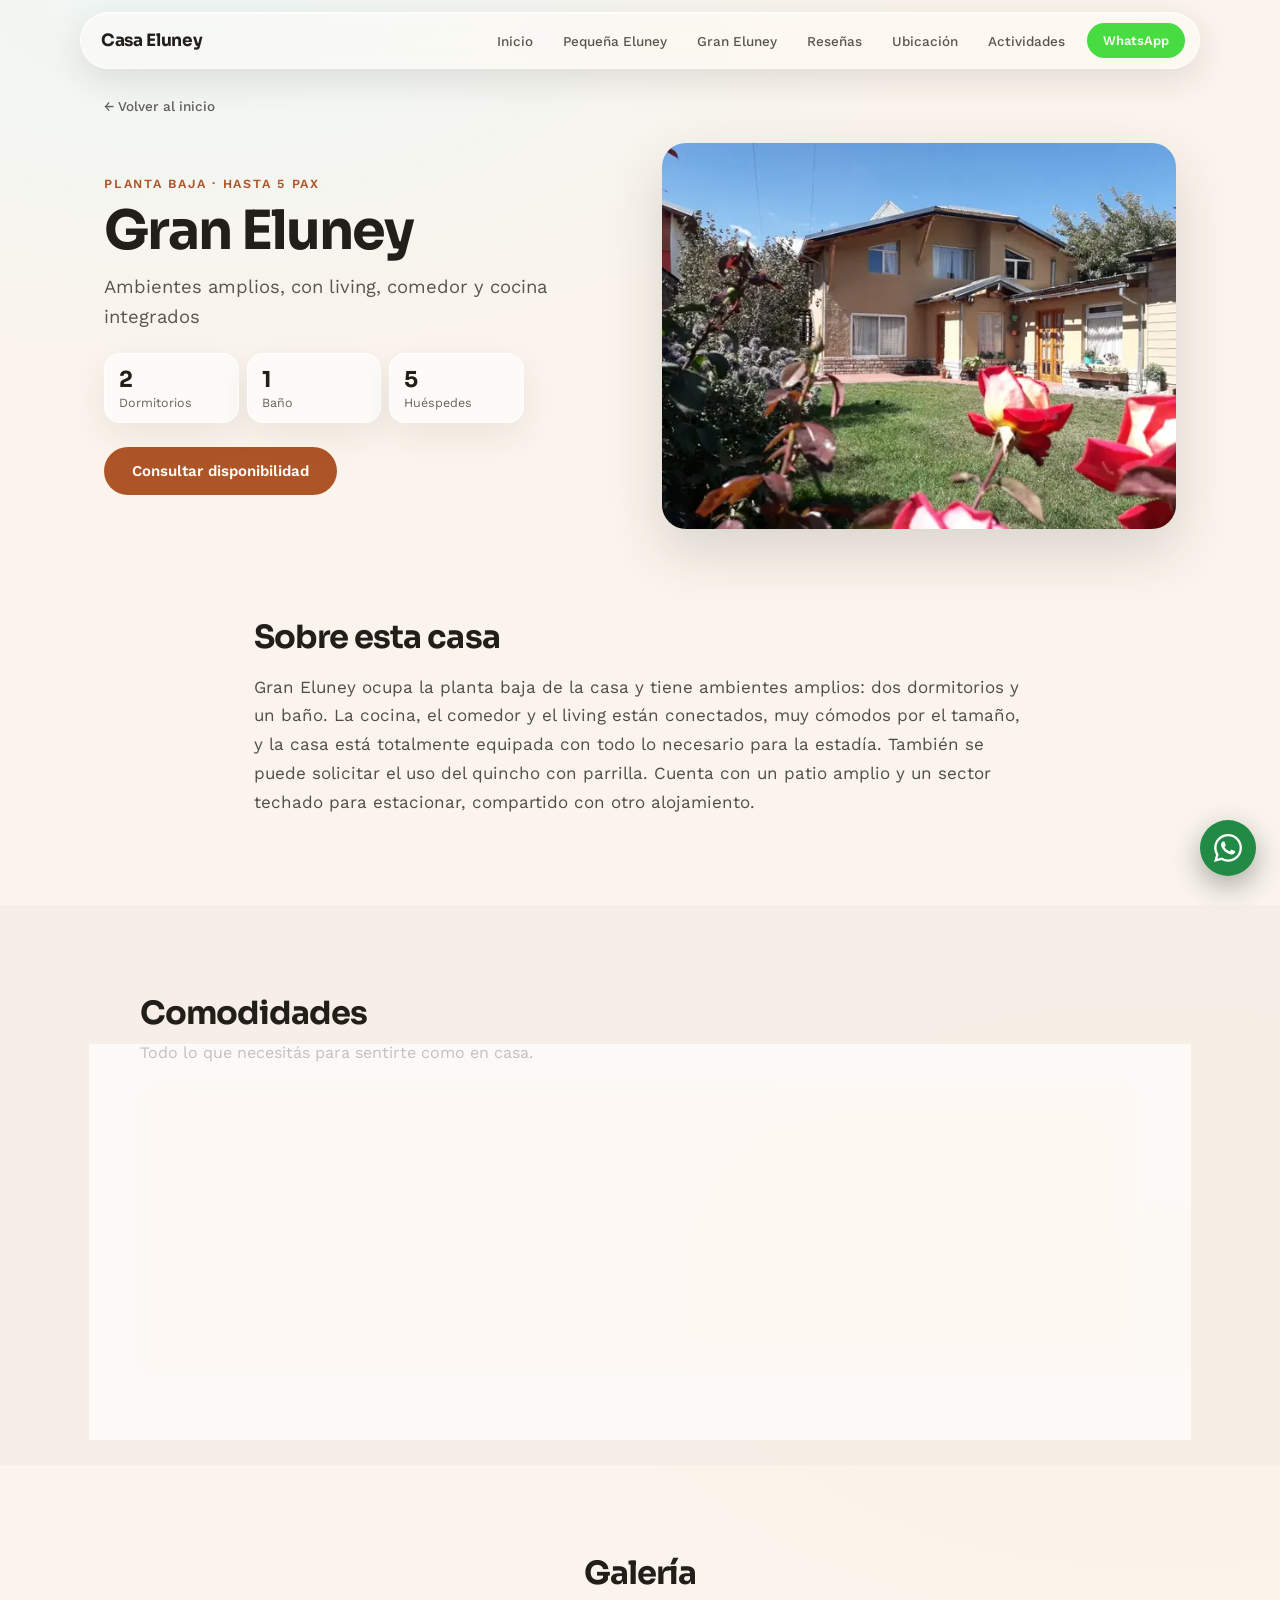
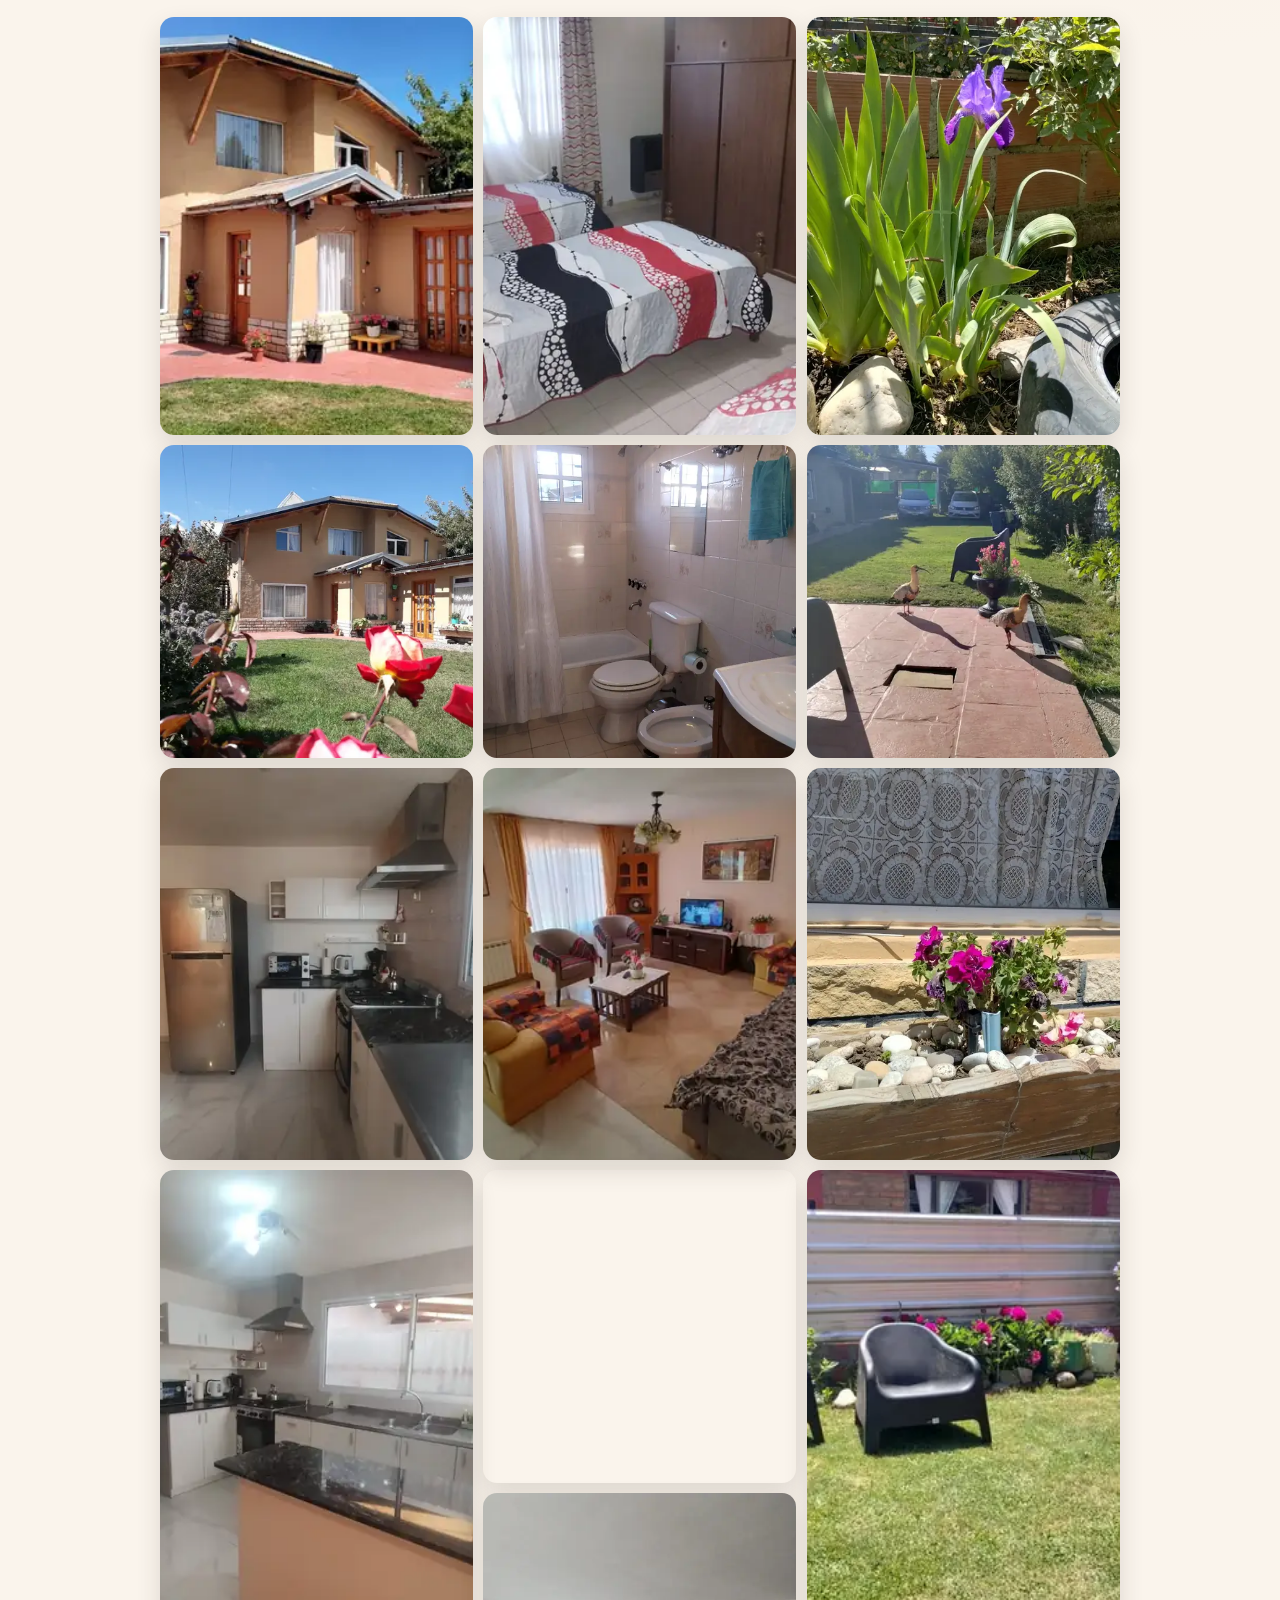
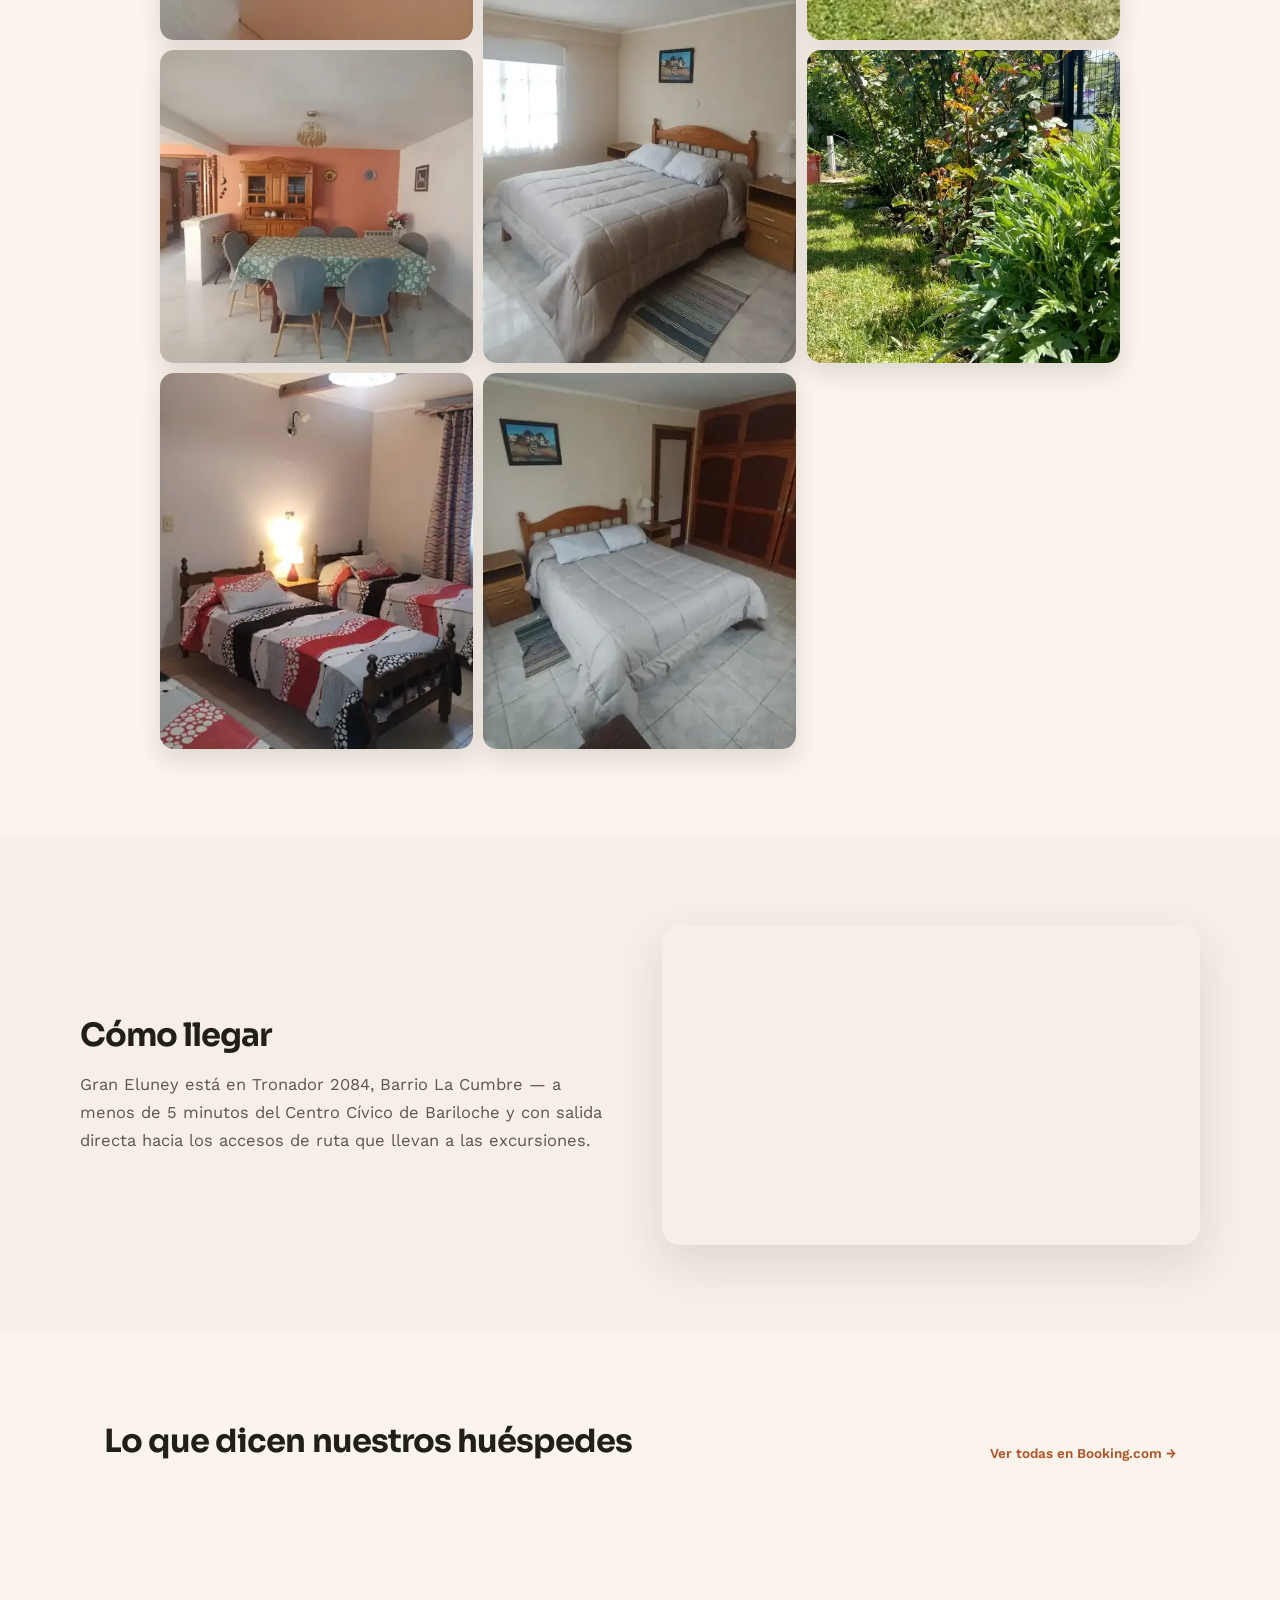
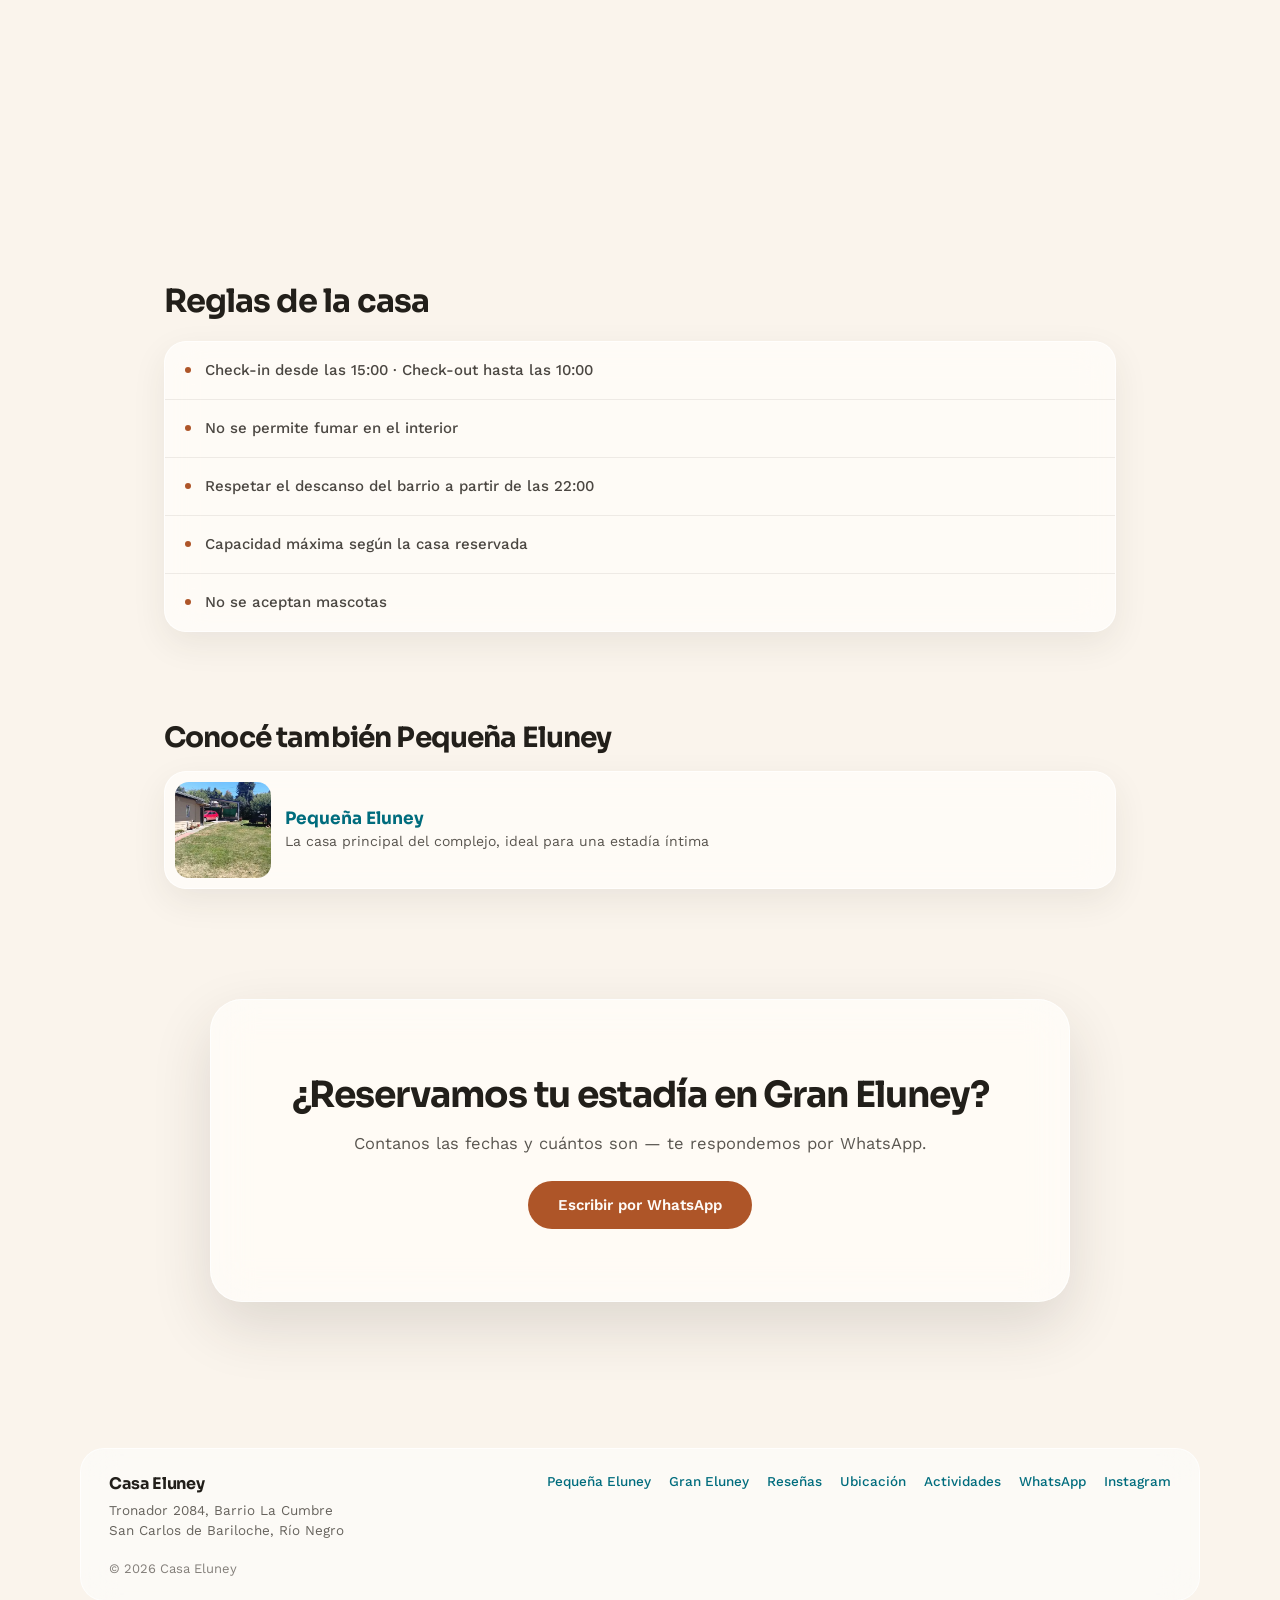
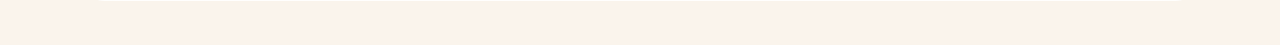
==== commit 91bd91ec: "Servicios: último ítem centrado; reseñas: no se frenan con el mouse y siguen al soltar - Grilla de 2" ====
--- a/gran-eluney/index.html
+++ b/gran-eluney/index.html
@@ -27,7 +27,7 @@
 <link rel="preconnect" href="https://fonts.googleapis.com">
 <link rel="preconnect" href="https://fonts.gstatic.com" crossorigin>
 <link href="https://fonts.googleapis.com/css2?family=Sora:wght@600;700&amp;family=Work+Sans:wght@400;500;600&amp;display=swap" rel="stylesheet">
-<link rel="stylesheet" href="/css/style.css?v=7">
+<link rel="stylesheet" href="/css/style.css?v=8">
 </head>
 <body data-house="gran">
 <div class="page">
@@ -372,6 +372,6 @@
 
 </div>
 <script src="/js/data.js?v=6"></script>
-<script src="/js/main.js?v=7"></script>
+<script src="/js/main.js?v=8"></script>
 </body>
 </html>
--- a/css/style.css
+++ b/css/style.css
@@ -123,6 +123,9 @@
   .list-group.cols-2{grid-template-columns:1fr 1fr}
   .list-group.cols-2 .list-row:nth-child(2){border-top:0}
   .list-group.cols-2 .list-row:nth-child(even){border-left:1px solid oklch(30% 0.02 75 / 0.08)}
+  /* Si la cantidad es impar, el último ocupa las dos columnas y queda centrado */
+  .list-group.cols-2 .list-row:last-child:nth-child(odd){grid-column:1 / -1;justify-content:center}
+  .list-group.cols-2 .list-row:last-child:nth-child(odd)>div:last-child{flex:0 1 auto;max-width:440px}
   .list-row{padding:18px 20px}
 }
 
